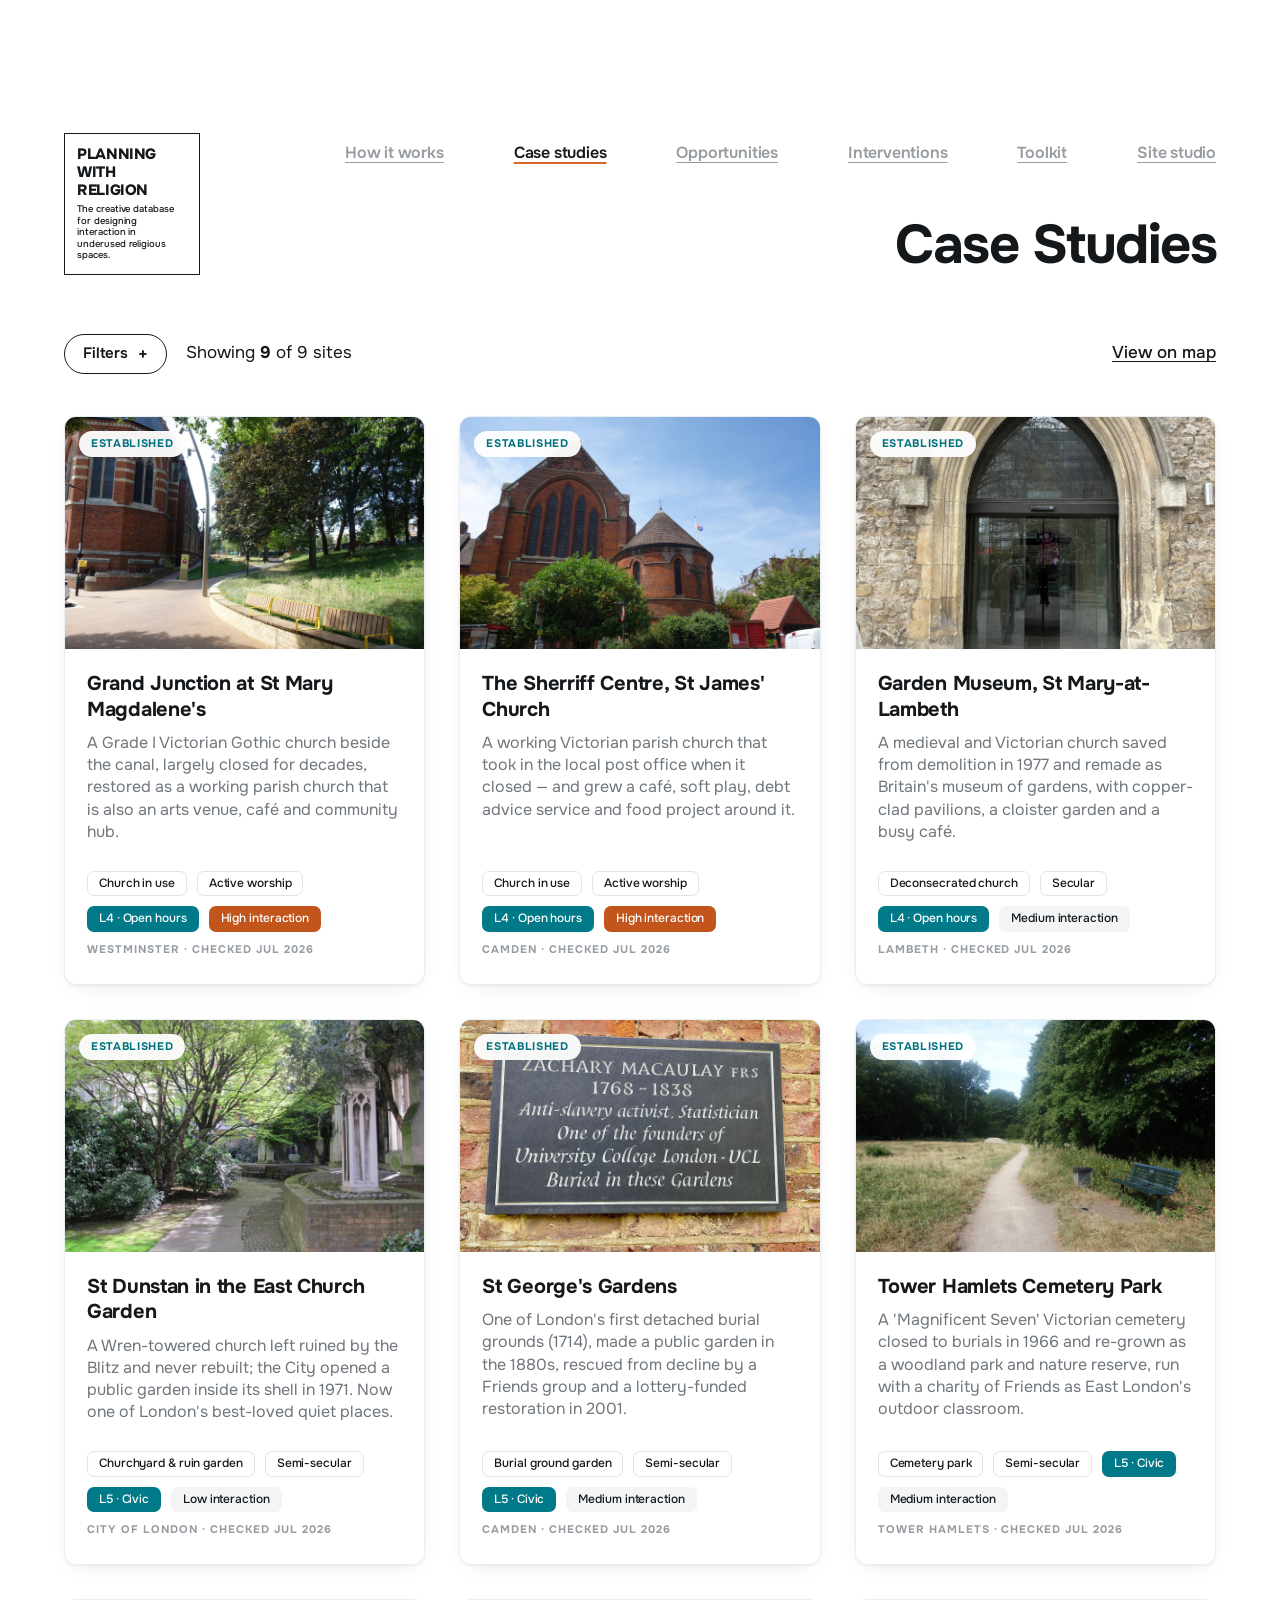
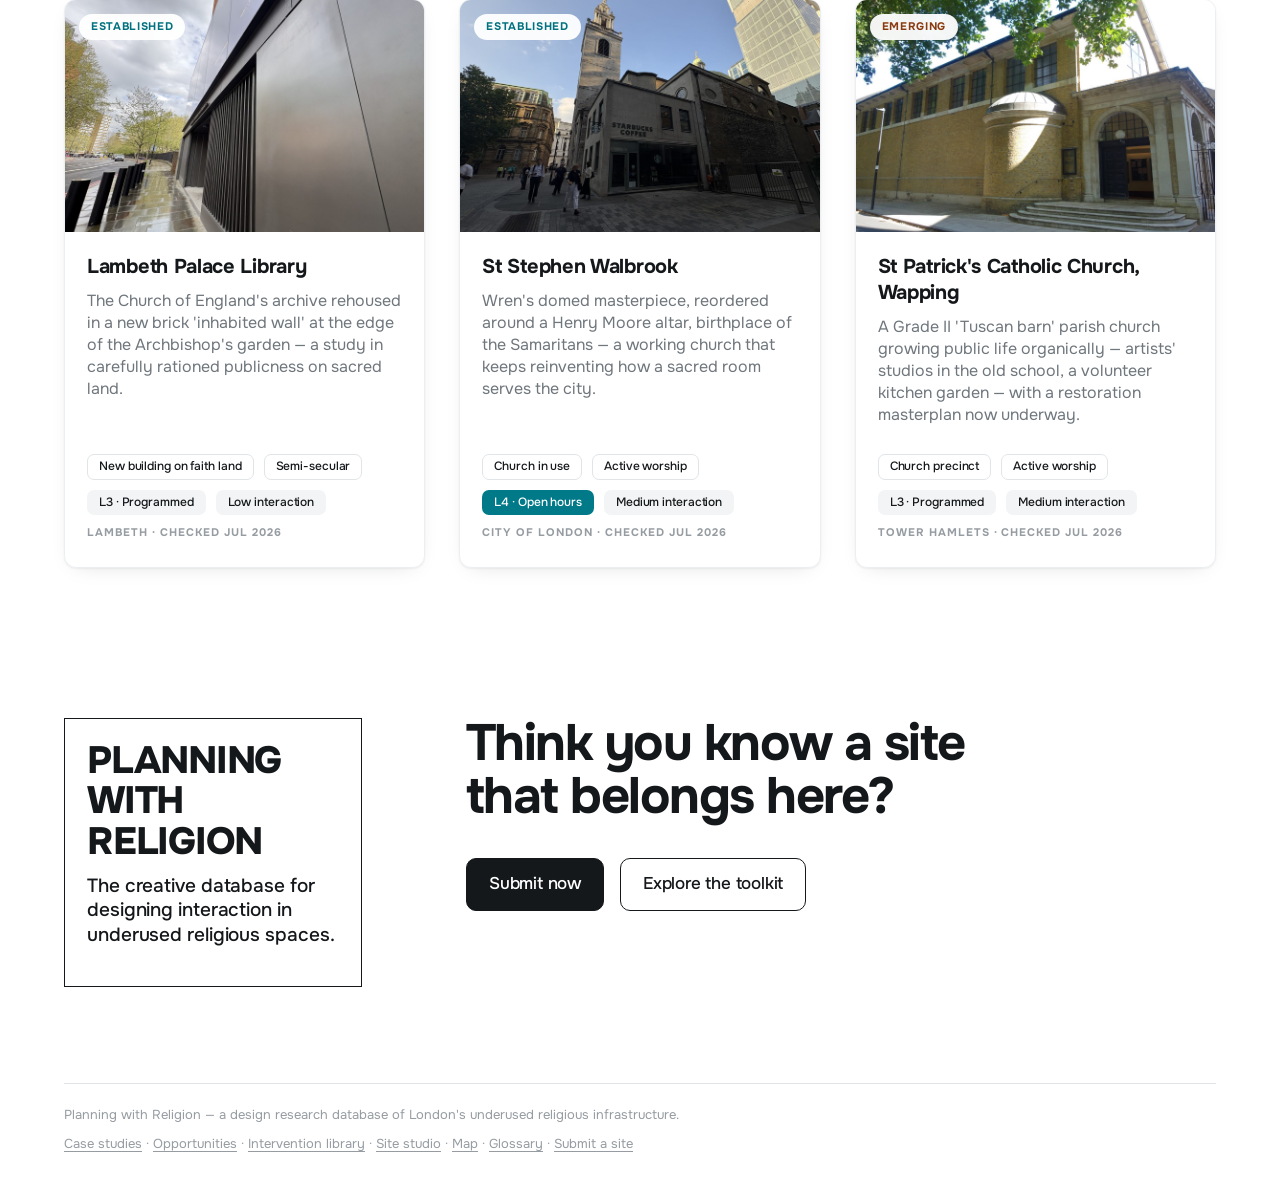
==== case-studies.html @ b3afa791 "Upload website" ====
<!DOCTYPE html>
<html lang="en">
<head>
<meta charset="UTF-8">
<meta name="viewport" content="width=device-width, initial-scale=1">
<title>Case studies — Planning with Religion</title>
<meta name="description" content="London sites where underused religious infrastructure has already become a place of interaction — filterable by borough, governance, publicness, scale and use.">
<link rel="preconnect" href="https://fonts.googleapis.com">
<link rel="preconnect" href="https://fonts.gstatic.com" crossorigin>
<link href="https://fonts.googleapis.com/css2?family=Onest:wght@300;400;500;600;700;800&family=Inter:wght@400;500;600;700&display=swap" rel="stylesheet">
<link rel="stylesheet" href="css/style.css?v=12">
</head>
<body data-page="case-studies.html">

<main class="page" id="browse">
  <section class="page-head">
    <div class="wrap">
      <h1 class="h-page">Case Studies</h1>
      <div class="utility-row">
        <span class="note">
          <button class="filter-btn" data-rail-toggle type="button" aria-expanded="false" aria-controls="filters">Filters</button>
          <span data-count style="margin-left:14px"></span>
        </span>
        <a class="rule-link" href="map.html?set=case">View on map</a>
      </div>
    </div>
  </section>

  <div class="wrap browse-layout">
    <div class="filter-rail" id="filters" aria-label="Filters">
      <div class="filter-rail-inner"><!-- built by filters.js --></div>
    </div>
    <div class="active-chips" data-chips aria-live="polite"></div>
    <div class="card-grid" data-results style="margin-top:0"></div>
  </div>
</main>

<script src="js/data.js?v=12"></script>
<script src="js/detail-data.js?v=12"></script>
<script src="js/photos.js?v=12"></script>
<script src="js/ui.js?v=12"></script>
<script src="js/filters.js?v=12"></script>
<script>
document.addEventListener("DOMContentLoaded", () => {
  createBrowse({
    mount: document.getElementById("browse"),
    data: SITES.filter(s => s.isCaseStudy),
    renderCard: caseCard,
    emptyHint: "Try removing a filter or two — rare combinations are exactly the gaps this database wants to fill.",
    groups: [
      {
        title: "Where",
        subs: [
          { key: "borough", label: "London borough", type: "multi", options: TAXONOMY.boroughs, get: s => s.borough }
        ]
      },
      {
        title: "Who runs it",
        hint: "Stewardship decides who can say yes.",
        subs: [
          { key: "governance", label: "Governance", type: "multi", options: TAXONOMY.governance, get: s => s.governance },
          { key: "faith", label: "Faith tradition", type: "multi", options: TAXONOMY.faith, get: s => s.faith }
        ]
      },
      {
        title: "How open",
        hint: "Measured in practice, not policy.",
        subs: [
          { key: "publicness", label: "Publicness — minimum level", type: "range", get: s => s.publicness },
          { key: "sacredness", label: "Sacredness", type: "single", options: TAXONOMY.sacredness, get: s => s.sacredness },
          { key: "interaction", label: "Levels of interaction", type: "multi", options: ["Low", "Medium", "High"], get: s => s.interaction }
        ]
      },
      {
        title: "How it happened",
        hint: "The practical record: scale, money, time.",
        subs: [
          { key: "typology", label: "Spatial typology", type: "multi", options: [...new Set(SITES.map(s => s.typology))], get: s => s.typology },
          { key: "scale", label: "Intervention scale", type: "single", options: TAXONOMY.scale, get: s => s.scale },
          { key: "permanence", label: "Permanence", type: "multi", options: TAXONOMY.permanence, get: s => s.permanence },
          { key: "funding", label: "Funding route", type: "multi", options: TAXONOMY.funding, get: s => s.funding },
          { key: "cost", label: "Cost band", type: "single", options: TAXONOMY.cost, get: s => s.cost },
          { key: "timescale", label: "Timescale", type: "single", options: TAXONOMY.timescale, get: s => s.timescale }
        ]
      },
      {
        title: "What happens there",
        subs: [
          { key: "uses", label: "Uses", type: "multi", options: TAXONOMY.uses, get: s => s.uses }
        ]
      }
    ]
  });
});
</script>
</body>
</html>
---- css/style.css ----
/* ==========================================================================
   PLANNING WITH RELIGION
   Design system — built to the Figma frames (1408px artboard).

   Layout, spacing and type sizes are transcribed from the Figma.
   Colour is the one place the system takes its own line, using:
     White                     the ground
     English Red     #D96629   interaction · opportunity · emphasis
     Apricot         #F7C6A8   English Red lightened — uses · highlight
     Cerulean Blue   #0093A5   publicness · openness
     Ink                       temporality · sacredness · structure
   ========================================================================== */

/* --------------------------------------------------- 1. tokens */
:root {
  /* neutrals — a white ground, and greys cooled a touch to sit with the cerulean */
  --paper:      #FFFFFF;
  --paper-pure: #FFFFFF;
  --ink:        #15181B;
  --ink-soft:   #2C3136;
  --muted:      #6F767C;
  --muted-2:    #969CA1;
  --hair:       #E1E5E8;
  --hair-soft:  #ECEFF1;

  /* brand */
  --english-red: #D96629;
  --cerulean:    #0093A5;

  /* Roles. The role names predate this palette and are kept so that no class
     name or script has to change: "red" is the interaction / opportunity tone,
     "green" the publicness tone, "buff" the warm highlight used for uses. */
  --red:   var(--english-red);
  --green: var(--cerulean);
  --buff:  #F7C6A8;

  /* deeper steps of each hue, for white text on colour. The brand values give
     only ~3.6:1 against white; these pass AA at small sizes. */
  --red-strong:   #C2551B;
  --green-strong: #007A89;
  --red-deep:     #86380C;
  --green-deep:   #005A66;

  /* readable ink versions of the brand colours (for small text) */
  --red-ink:   #B34E16;
  --buff-ink:  #8A3A10;
  --green-ink: #00717E;
  --buff-text: #5A2A0E;           /* text sitting on apricot */

  /* washes */
  --red-wash:   #FCE9DE;
  --buff-wash:  #FFF6F0;
  --green-wash: #E3F3F5;
  --ink-wash:   #F2F4F5;

  /* layout */
  --wrap: 1152px;
  --head-top: 133px;
  --radius: 12px;
  --radius-lg: 16px;
  --shadow: 0 1px 2px rgba(21,24,27,.05), 0 6px 22px -12px rgba(21,24,27,.18);
  --shadow-lift: 0 2px 4px rgba(21,24,27,.06), 0 22px 48px -20px rgba(21,24,27,.28);

  --ease: cubic-bezier(.22,.61,.36,1);
}

/* --------------------------------------------------- 2. reset */
*, *::before, *::after { box-sizing: border-box; }
html { -webkit-text-size-adjust: 100%; scroll-behavior: smooth; }
body {
  margin: 0;
  background: var(--paper);
  color: var(--ink);
  font-family: "Onest", "Inter", -apple-system, BlinkMacSystemFont, "Helvetica Neue", Arial, sans-serif;
  font-size: 17px;
  line-height: 1.45;
  font-feature-settings: "kern" 1, "liga" 1;
  -webkit-font-smoothing: antialiased;
  -moz-osx-font-smoothing: grayscale;
}
img { max-width: 100%; display: block; }
a { color: inherit; }
button, input, select, textarea { font: inherit; color: inherit; }
h1, h2, h3, h4, p, ul, ol, figure { margin: 0; }
ul { padding: 0; list-style: none; }
:focus-visible { outline: 2px solid var(--red); outline-offset: 3px; border-radius: 3px; }

/* --------------------------------------------------- 3. layout */
.wrap { width: min(var(--wrap), 100% - 96px); margin-inline: auto; }
@media (max-width: 760px) { .wrap { width: min(var(--wrap), 100% - 40px); } }

.page { padding-bottom: 20px; }

/* --------------------------------------------------- 4. type */
.h-page {                                   /* 60px right-aligned page title */
  font-size: clamp(2.375rem, 4.26vw, 3.75rem);
  font-weight: 700;
  line-height: .98;
  letter-spacing: -.028em;
  text-align: right;
}
.h-page-sub {
  font-size: clamp(1.125rem, 1.99vw, 1.75rem);
  font-weight: 400;
  line-height: 1.15;
  letter-spacing: -.015em;
  text-align: right;
  margin-top: 4px;
  color: var(--ink-soft);
}
.h-display {                                /* 56px call-to-action headline */
  font-size: clamp(2rem, 3.98vw, 3.5rem);
  font-weight: 700;
  line-height: 1.04;
  letter-spacing: -.03em;
}
.h-section { font-size: clamp(1.5rem, 2.42vw, 2.125rem); font-weight: 700; letter-spacing: -.022em; line-height: 1.1; }
.h-block   { font-size: 1.5rem; font-weight: 700; letter-spacing: -.02em; line-height: 1.15; }
.h-card    { font-size: 1.25rem; font-weight: 700; letter-spacing: -.015em; line-height: 1.28; }
.h-small   { font-size: 1.0625rem; font-weight: 700; letter-spacing: -.01em; }

.body-lg { font-size: 1.0625rem; line-height: 1.5; color: var(--muted); }
.body    { font-size: 1rem; line-height: 1.45; color: var(--muted); }
.body-sm { font-size: .875rem; line-height: 1.42; color: var(--muted); }
.ink { color: var(--ink); }
.tiny { font-size: .8125rem; line-height: 1.35; }
.stack > * + * { margin-top: 14px; }

.rule-link {
  text-decoration: underline;
  text-underline-offset: 3px;
  text-decoration-thickness: 1px;
  font-weight: 500;
  transition: color .18s var(--ease);
}
.rule-link:hover { color: var(--red); text-decoration-color: var(--red); }

/* --------------------------------------------------- 5. the mark (boxed wordmark) */
.mark {
  display: block;
  width: 136px;
  min-height: 128px;
  padding: 11px 12px 12px;
  border: 1px solid currentColor;
  color: var(--ink);
  text-decoration: none;
  flex: none;
  position: relative;
  overflow: hidden;
  isolation: isolate;
  transition: color .3s var(--ease);
}
.mark b {
  display: block;
  font-size: 15px;
  font-weight: 800;
  line-height: 1.2;
  letter-spacing: -.025em;
  text-transform: uppercase;
}
.mark span {
  display: block;
  margin-top: 5px;
  font-size: 9.5px;
  font-weight: 500;
  line-height: 1.22;
  letter-spacing: -.005em;
}
.mark::after {                              /* colour wash on hover */
  content: "";
  position: absolute; inset: 0;
  background: var(--cerulean);
  transform: scaleY(0);
  transform-origin: bottom;
  transition: transform .38s var(--ease);
  z-index: -1;
}
a.mark:hover::after, a.mark:active::after, a.mark:focus-visible::after { transform: scaleY(1); }
a.mark:hover, a.mark:active, a.mark:focus-visible { color: var(--ink); }

.mark--lg { width: 298px; min-height: 269px; padding: 22px 22px 24px; }
.mark--lg b { font-size: 38px; line-height: 1.06; letter-spacing: -.032em; }
.mark--lg span { margin-top: 12px; font-size: 19px; line-height: 1.28; }

.mark--inverse { color: #fff; }
.mark--inverse::after { background: var(--cerulean); }
a.mark.mark--inverse:hover,
a.mark.mark--inverse:active,
a.mark.mark--inverse:focus-visible { color: #fff; }   /* stays white over the photo */

@media (max-width: 640px) {
  .mark--lg { width: 232px; min-height: 212px; padding: 16px; }
  .mark--lg b { font-size: 29px; }
  .mark--lg span { font-size: 15px; }
}

/* --------------------------------------------------- 6. header */
.site-header { position: relative; z-index: 40; }
.head-row {
  display: flex;
  align-items: flex-start;
  gap: 40px;
  padding-top: var(--head-top);
}
.site-nav {
  display: flex;
  flex: 1;
  justify-content: flex-end;
  gap: 70px;
  padding-top: 8px;
}
.site-nav a {
  font-size: 1rem;
  font-weight: 600;
  letter-spacing: -.012em;
  color: var(--muted-2);
  text-decoration: underline;
  text-decoration-color: currentColor;
  text-underline-offset: 4px;
  text-decoration-thickness: 1px;
  white-space: nowrap;
  transition: color .18s var(--ease), text-decoration-color .18s var(--ease);
}
.site-nav a:hover { color: var(--red); text-decoration-color: var(--red); }
.site-nav a.active { color: var(--ink); text-decoration-color: var(--red); text-decoration-thickness: 2px; }

.nav-toggle {
  display: none;
  margin-left: auto;
  background: none;
  border: 1px solid currentColor;
  border-radius: 999px;
  padding: 7px 16px;
  font-size: .9375rem;
  font-weight: 600;
  cursor: pointer;
}

/* inverse header, used over the detail-page hero */
.head-row--inverse .site-nav a { color: rgba(255,255,255,.72); }
.head-row--inverse .site-nav a.active { color: #fff; text-decoration-color: var(--buff); }
.head-row--inverse .site-nav a:hover { color: var(--buff); text-decoration-color: var(--buff); }
.head-row--inverse .nav-toggle { color: #fff; }

@media (max-width: 1080px) { .site-nav { gap: 34px; } }
@media (max-width: 900px) {
  :root { --head-top: 52px; }
  .site-nav {
    position: absolute; top: 100%; right: 0;
    flex-direction: column; gap: 14px;
    background: var(--paper-pure);
    border: 1px solid var(--hair);
    border-radius: var(--radius);
    padding: 20px 26px;
    box-shadow: var(--shadow);
    display: none;
    text-align: right;
    flex: none;
  }
  .site-nav.open { display: flex; }
  .head-row--inverse .site-nav { background: var(--ink); border-color: rgba(255,255,255,.22); }
  .nav-toggle { display: block; }
}

/* --------------------------------------------------- 7. page head block */
/* On the Figma the page title sits in the same horizontal band as the
   wordmark box, its baseline level with the bottom of the box. */
.page-head { position: relative; }
.page-head .h-page { margin-top: 40px; }
@media (min-width: 901px) {
  .page-head .h-page { margin-top: -56px; }
}

.utility-row {
  display: flex;
  align-items: baseline;
  justify-content: space-between;
  gap: 24px;
  margin-top: 62px;
  font-size: 1.0625rem;
}
.utility-row .note { color: var(--ink); }
@media (max-width: 640px) { .utility-row { flex-direction: column; gap: 12px; align-items: flex-start; } }

/* --------------------------------------------------- 8. buttons */
.btn {
  display: inline-flex;
  align-items: center;
  gap: 10px;
  padding: 13px 22px;
  border-radius: 10px;
  background: var(--ink);
  color: #fff;
  font-size: 1.0625rem;
  font-weight: 500;
  letter-spacing: -.012em;
  text-decoration: none;
  border: 1px solid var(--ink);
  cursor: pointer;
  transition: background .2s var(--ease), border-color .2s var(--ease), transform .2s var(--ease), color .2s var(--ease);
}
.btn:hover { background: var(--red-strong); border-color: var(--red-strong); color: #fff; transform: translateY(-1px); }
.btn--ghost { background: transparent; color: var(--ink); border-color: var(--ink); }
.btn--ghost:hover { background: var(--buff); border-color: var(--buff); color: var(--ink); }
.btn--sm { padding: 9px 16px; font-size: .9375rem; border-radius: 8px; }
.btn-row { display: flex; flex-wrap: wrap; gap: 16px; }

/* --------------------------------------------------- 9. pills & tags */
.pill {
  display: inline-flex;
  align-items: center;
  padding: 6px 15px;
  border-radius: 8px;
  font-size: .875rem;
  font-weight: 500;
  line-height: 1.3;
  letter-spacing: -.008em;
  background: var(--ink-wash);
  color: var(--ink);
  border: 1px solid transparent;
  white-space: nowrap;
}
.pill--solid  { background: var(--ink-soft); color: #fff; }
.pill--green  { background: var(--green-strong); color: #fff; }
.pill--red    { background: var(--red-strong); color: #fff; }
.pill--buff   { background: var(--buff); color: var(--buff-text); }
.pill--ghost  { background: transparent; border-color: var(--hair); color: var(--ink); }
.pill--sm     { padding: 4px 11px; font-size: .75rem; border-radius: 7px; }
.pill--light  { background: rgba(255,255,255,.88); color: var(--ink); }

/* dashed dimension pills (opportunity axes) */
.dim {
  display: inline-flex;
  align-items: center;
  padding: 6px 14px;
  border-radius: 8px;
  font-size: .875rem;
  font-weight: 500;
  border: 1px dashed currentColor;
  background: transparent;
  white-space: nowrap;
  transition: background .2s var(--ease);
}
.dim--use, .dim--uses   { color: var(--buff-ink); }
.dim--publicness  { color: var(--green-ink); }
.dim--interaction { color: var(--red-ink); }
.dim--temporality, .dim--temporal { color: var(--ink-soft); }
.dim--use:hover, .dim--uses:hover { background: var(--buff-wash); }
.dim--publicness:hover  { background: var(--green-wash); }
.dim--interaction:hover { background: var(--red-wash); }
.dim--temporality:hover, .dim--temporal:hover { background: var(--ink-wash); }

.pill-row { display: flex; flex-wrap: wrap; gap: 10px; }

/* rating pills used in the analysis tables */
.rate {
  display: inline-flex; align-items: center; justify-content: center;
  min-width: 74px; padding: 5px 13px;
  border-radius: 999px;
  font-size: .8125rem; font-weight: 500; letter-spacing: -.005em;
  color: #fff;
}
/* the rating ramp: the lower three steps are pale tints with deep text, the
   top two the strong and deep tones with white text — every label passes AA
   contrast, and "High" reads as the heaviest */
.rate { --tone: var(--ink-soft); --tone-deep: var(--ink); background: var(--tone); }
.rate--green { --tone: var(--green-strong); --tone-deep: var(--green-deep); }
.rate--red   { --tone: var(--red-strong);   --tone-deep: var(--red-deep); }
.rate--ink   { --tone: var(--ink-soft);     --tone-deep: var(--ink); }
.rate--buff  { --tone: var(--buff-ink);     --tone-deep: var(--buff-text); }
.rate[data-scale="5"] { background: var(--tone-deep); }
@supports (background: color-mix(in srgb, red 50%, white)) {
  .rate[data-scale="1"] { background: #fff; color: var(--tone-deep); }
  .rate[data-scale="2"] { background: color-mix(in srgb, var(--tone) 22%, #fff); color: var(--tone-deep); }
  .rate[data-scale="3"] { background: color-mix(in srgb, var(--tone) 36%, #fff); color: var(--tone-deep); }
  /* a hairline in the pill's own hue keeps the pale steps visible on the
     tinted analysis panels (inset, so it takes no space) */
  .rate[data-scale="1"], .rate[data-scale="2"], .rate[data-scale="3"] {
    box-shadow: inset 0 0 0 1px color-mix(in srgb, var(--tone) 34%, #fff);
  }
}

/* --------------------------------------------------- 10. cards (browse grids) */
.card-grid {
  display: grid;
  grid-template-columns: repeat(3, 1fr);
  gap: 34px;
  margin-top: 50px;
}
@media (max-width: 1000px) { .card-grid { grid-template-columns: repeat(2, 1fr); gap: 26px; } }
@media (max-width: 660px)  { .card-grid { grid-template-columns: 1fr; } }

.card {
  display: flex;
  flex-direction: column;
  background: var(--paper-pure);
  border: 1px solid var(--hair-soft);
  border-radius: var(--radius);
  box-shadow: var(--shadow);
  overflow: hidden;
  text-decoration: none;
  color: inherit;
  min-height: 504px;
  transition: transform .3s var(--ease), box-shadow .3s var(--ease), border-color .3s var(--ease);
}
.card:hover { transform: translateY(-4px); box-shadow: var(--shadow-lift); border-color: var(--hair); }
.card-figure { position: relative; height: 232px; overflow: hidden; background: var(--ink-wash); flex: none; }
.card-figure img { width: 100%; height: 100%; object-fit: cover; transition: transform .6s var(--ease); }
.card:hover .card-figure img { transform: scale(1.045); }
.card-figure .status {
  position: absolute; left: 14px; top: 14px;
  padding: 5px 12px; border-radius: 999px;
  font-size: .6875rem; font-weight: 700; letter-spacing: .06em; text-transform: uppercase;
  background: rgba(255,255,255,.94);
  -webkit-backdrop-filter: blur(6px);
  backdrop-filter: blur(6px);
}
.status--established { color: var(--green-ink); }
.status--emerging    { color: var(--buff-ink); }
.status--opportunity { color: var(--red-ink); }

.card-body { padding: 22px 22px 26px; display: flex; flex-direction: column; gap: 10px; flex: 1; }
.card-body .summary { font-size: 1rem; color: var(--muted); line-height: 1.38; }
.card-foot { margin-top: auto; padding-top: 18px; display: flex; flex-direction: column; gap: 10px; align-items: flex-start; }
.card-borough {
  font-size: .6875rem; font-weight: 700; letter-spacing: .09em; text-transform: uppercase;
  color: var(--muted-2);
}

/* --------------------------------------------------- 11. filter rail */
/* The Figma keeps the card grid full width and treats the filter system as a
   control rather than a permanent rail, so the filters open as a panel. */
.browse-layout { margin-top: 42px; }

.filter-btn {
  display: inline-flex; align-items: center; gap: 10px;
  padding: 8px 18px; border-radius: 999px;
  border: 1px solid var(--ink); background: transparent;
  font-size: .9375rem; font-weight: 600; letter-spacing: -.01em;
  cursor: pointer;
  transition: background .2s var(--ease), color .2s var(--ease);
}
.filter-btn::after { content: "+"; font-size: 1.0625rem; line-height: 1; transition: transform .25s var(--ease); }
.filter-btn[aria-expanded="true"] { background: var(--ink); color: #fff; }
.filter-btn[aria-expanded="true"]::after { transform: rotate(45deg); }
.filter-btn:hover { background: var(--ink); color: #fff; }
.filter-btn .n { font-variant-numeric: tabular-nums; opacity: .6; }

.filter-rail { display: none; margin-bottom: 34px; }
.filter-rail.open { display: block; }
.filter-rail-inner {
  border-top: 1px solid var(--ink);
  padding-top: 20px;
  display: grid;
  grid-template-columns: repeat(auto-fit, minmax(212px, 1fr));
  gap: 28px 34px;
  align-items: start;
}
.filter-head {
  grid-column: 1 / -1;
  display: flex; align-items: baseline; justify-content: space-between;
  margin-bottom: -6px;
}
.filter-head .lbl { font-size: .75rem; font-weight: 700; letter-spacing: .12em; text-transform: uppercase; }
.clear-filters {
  background: none; border: 0; padding: 0; cursor: pointer;
  font-size: .8125rem; color: var(--muted);
  text-decoration: underline; text-underline-offset: 3px;
}
.clear-filters:hover { color: var(--red); }

.filter-group { padding: 0; }
.filter-group > h3 { font-size: 1.0625rem; font-weight: 700; letter-spacing: -.015em; }
.filter-group .hint { font-size: .8125rem; color: var(--muted-2); margin-top: 3px; line-height: 1.35; }
.filter-sub { margin-top: 14px; }
.filter-sub h4 { font-size: .6875rem; font-weight: 700; letter-spacing: .1em; text-transform: uppercase; color: var(--muted); margin-bottom: 8px; }
.filter-sub .kind { float: right; font-weight: 500; letter-spacing: .04em; color: var(--muted-2); text-transform: none; }

.checks { display: flex; flex-direction: column; gap: 7px; }
.checks label {
  display: flex; align-items: center; gap: 9px;
  font-size: .9375rem; line-height: 1.3; cursor: pointer;
  color: var(--ink-soft);
  transition: color .15s var(--ease);
}
.checks label:hover { color: var(--red); }
.checks input {
  appearance: none; -webkit-appearance: none;
  width: 15px; height: 15px; flex: none; margin: 0;
  border: 1px solid var(--muted-2); border-radius: 4px; cursor: pointer; position: relative;
  transition: background .15s, border-color .15s;
}
.checks input:checked { background: var(--ink); border-color: var(--ink); }
.checks input:checked::after { content: ""; position: absolute; left: 4px; top: 1px; width: 4px; height: 8px; border: solid #fff; border-width: 0 1.6px 1.6px 0; transform: rotate(42deg); }
.checks .count { margin-left: auto; font-size: .75rem; color: var(--muted-2); font-variant-numeric: tabular-nums; }
.checks.single input { border-radius: 999px; }
.checks.single input:checked::after { left: 3px; top: 3px; width: 7px; height: 7px; border: 0; border-radius: 999px; background: #fff; transform: none; }

.range-wrap { padding-top: 2px; }
.range-wrap input[type=range] {
  appearance: none; -webkit-appearance: none; width: 100%; height: 3px; border-radius: 3px; margin: 8px 0 0;
  background: linear-gradient(to right, var(--green) var(--fill,0%), var(--hair) var(--fill,0%));
  cursor: pointer;
}
.range-wrap input[type=range]::-webkit-slider-thumb {
  -webkit-appearance: none; width: 17px; height: 17px; border-radius: 999px;
  background: var(--ink); border: 3px solid var(--paper); box-shadow: 0 0 0 1px var(--ink);
  cursor: grab;
}
.range-wrap input[type=range]::-moz-range-thumb {
  width: 13px; height: 13px; border-radius: 999px;
  background: var(--ink); border: 3px solid var(--paper); box-shadow: 0 0 0 1px var(--ink);
}
.range-labels { display: flex; justify-content: space-between; margin-top: 6px; font-size: .6875rem; color: var(--muted-2); }
.range-value { margin-top: 6px; font-size: .8125rem; color: var(--ink-soft); }

.active-chips { display: flex; flex-wrap: wrap; gap: 8px; }
.active-chips:not(:empty) { margin-bottom: 10px; }
.chip {
  display: inline-flex; align-items: center; gap: 8px;
  padding: 5px 12px; border-radius: 999px;
  border: 1px solid var(--ink); background: transparent;
  font-size: .8125rem; cursor: pointer;
  transition: background .18s var(--ease), color .18s var(--ease), border-color .18s var(--ease);
}
.chip::after { content: "×"; font-size: 1rem; line-height: 1; opacity: .6; }
.chip:hover { background: var(--red-strong); border-color: var(--red-strong); color: #fff; }

.empty-state {
  border: 1px dashed var(--hair);
  border-radius: var(--radius);
  padding: 44px 36px;
  text-align: center;
  background: var(--paper-pure);
}
.empty-state h3 { font-size: 1.25rem; font-weight: 700; letter-spacing: -.015em; }
.empty-state p { margin-top: 10px; color: var(--muted); }
.result-count b { font-variant-numeric: tabular-nums; }

/* --------------------------------------------------- 12. how it works */
.split {
  display: grid;
  grid-template-columns: 1fr 1fr;
  gap: 82px;
  align-items: center;
  margin-top: 96px;
}
.split-copy { max-width: 500px; }
.split--flip .split-copy { order: 2; margin-left: auto; }
.split-copy .body-lg { margin-top: 20px; }
.split-copy .btn { margin-top: 34px; }
.split-figure { border-radius: var(--radius); overflow: hidden; aspect-ratio: 573 / 430; background: var(--ink-wash); }
.split-figure img { width: 100%; height: 100%; object-fit: cover; transition: transform .8s var(--ease); }
.split-figure:hover img { transform: scale(1.04); }
@media (max-width: 900px) {
  .split { grid-template-columns: 1fr; gap: 30px; margin-top: 60px; }
  .split--flip .split-copy { order: 0; margin-left: 0; }
}

.trio { display: grid; grid-template-columns: repeat(3, 1fr); gap: 44px; margin-top: 110px; }
.trio > div { border-top: 1px solid var(--muted-2); padding-top: 20px; }
.trio h3 { font-size: 1.375rem; font-weight: 700; letter-spacing: -.02em; }
.trio p { margin-top: 14px; font-size: 1rem; line-height: 1.48; color: var(--muted); }
@media (max-width: 860px) { .trio { grid-template-columns: 1fr; gap: 28px; margin-top: 60px; } }

/* --------------------------------------------------- 13. footer */
.site-footer { margin-top: 130px; }
.footer-cta {
  display: grid;
  grid-template-columns: 298px 1fr;
  gap: 104px;
  align-items: start;
}
.footer-cta .btn-row { margin-top: 34px; }
@media (max-width: 860px) { .footer-cta { grid-template-columns: 1fr; gap: 32px; } }

.colophon {
  margin-top: 96px;
  padding: 22px 0 40px;
  border-top: 1px solid var(--hair);
  display: flex; flex-wrap: wrap; gap: 10px 32px;
  justify-content: space-between;
  font-size: .8125rem; color: var(--muted-2);
}
.colophon a { text-decoration: underline; text-underline-offset: 3px; }
.colophon a:hover { color: var(--red); }

/* --------------------------------------------------- 14. landing splash */
.splash {
  min-height: 100svh;
  display: grid;
  place-items: center;
  position: relative;
}
.splash .mark--lg { width: 285px; min-height: 271px; }
.splash .mark--lg::after { transform: scaleY(1); background: var(--paper); }
.scroll-cue {
  position: absolute; left: 50%; bottom: 46px; transform: translateX(-50%);
  display: flex; flex-direction: column; align-items: center; gap: 10px;
  font-size: .6875rem; letter-spacing: .18em; text-transform: uppercase; color: var(--muted-2);
  text-decoration: none;
}
.scroll-cue:hover { color: var(--red); }
.scroll-cue i { display: block; width: 1px; height: 34px; background: currentColor; animation: cue 2.4s var(--ease) infinite; transform-origin: top; }
@keyframes cue { 0%,100% { transform: scaleY(.3); opacity: .35; } 50% { transform: scaleY(1); opacity: 1; } }

/* --------------------------------------------------- 15. narrative page */
.narrative { padding-top: 40px; }
.statement {
  font-size: clamp(1.25rem, 2.13vw, 1.875rem);
  font-weight: 400;
  line-height: 1.28;
  letter-spacing: -.022em;
  max-width: 22ch;
}
.statement--wide { max-width: 34ch; }
.statement--right { margin-left: auto; text-align: right; }
.statement--red   { color: var(--red); }
.statement--green { color: var(--green-ink); }
.statement--buff  { color: var(--buff-ink); }
/* the hand-drawn skyline is part of the masthead: it rises beside the wordmark
   box, its ground line level with the box's bottom edge, with the "London"
   title standing in the sky on the right.
   image ratio 2373 x 525 → height = width x .2212; the negative margin lifts
   the drawing so its baseline meets the box bottom (header 133px top + 271px
   box, minus the narrative's 40px padding). */
.skyline-band {
  position: relative;
  padding-left: 336px;                      /* clears the 298px box + gap */
  margin-top: calc(-40px - (min(var(--wrap), 100vw - 96px) - 336px) * .2212);
  pointer-events: none;
}
.skyline-band img {
  width: 100%;
  height: auto;
  mix-blend-mode: multiply;
}
.skyline-cap { position: absolute; right: 0; top: 0; text-align: right; }
.skyline-cap b {
  display: block;
  font-size: clamp(2.375rem, 4.26vw, 3.75rem);
  font-weight: 700;
  line-height: .98;
  letter-spacing: -.028em;
}
.skyline-cap span {
  display: block;
  margin-top: 6px;
  font-size: clamp(1.125rem, 1.99vw, 1.75rem);
  letter-spacing: -.015em;
  color: var(--ink-soft);
}
@media (max-width: 900px) {
  .skyline-band { margin-top: 48px; padding-left: 0; }
  .skyline-cap { position: static; margin-bottom: 20px; }
}

.narrative-row { margin-top: clamp(80px, 14vw, 200px); }
.narrative-row:first-child { margin-top: clamp(110px, 25vw, 360px); }

.q-head {
  font-size: clamp(1.375rem, 2.13vw, 1.875rem);
  font-weight: 500;
  letter-spacing: -.024em;
  line-height: 1.2;
}
.q-body { margin-top: 18px; font-size: clamp(1rem, 1.35vw, 1.1875rem); line-height: 1.52; color: var(--ink-soft); max-width: 48ch; }
.q-body li { position: relative; padding-left: 20px; margin-top: 9px; }
.q-body li::before { content: ""; position: absolute; left: 2px; top: .66em; width: 5px; height: 5px; border-radius: 999px; background: currentColor; opacity: .5; }
.q-right { margin-left: auto; text-align: right; max-width: 48ch; }
.q-right .q-body { margin-left: auto; }
.q-right .q-body li { padding-left: 0; padding-right: 20px; }
.q-right .q-body li::before { left: auto; right: 2px; }

/* --------------------------------------------------- 16. detail page */
/* Laid out to the Figma frame (newPWR.pdf, frame 10) at its 1408px artboard:
   the hero is inset 64px; the page body runs 112px–1296px, a 1184px column. */
.d-wrap { width: min(1184px, 100% - 64px); margin-inline: auto; }

.detail-hero {
  position: relative;
  margin: 100px 64px 0;
  min-height: 852px;
  overflow: hidden;
  display: flex;
  flex-direction: column;
  color: #fff;
  isolation: isolate;
}
.detail-hero img.hero-bg { position: absolute; inset: 0; width: 100%; height: 100%; object-fit: cover; z-index: -2; }
.detail-hero::after { content: ""; position: absolute; inset: 0; z-index: -1; background: rgba(8,14,18,.4); }
.detail-hero [data-header-slot] { position: relative; z-index: 3; }
.detail-hero .head-row { padding-top: 33px; }
.detail-hero .wrap { width: min(var(--wrap), 100% - 68px); }
.detail-hero .d-wrap { width: min(1184px, 100% - 48px); }
.hero-title { margin-top: 44px; position: relative; z-index: 2; }
@media (min-width: 901px) { .hero-title { margin-top: -36px; } }
.hero-title h1 { font-size: 2rem; font-weight: 700; letter-spacing: -.025em; line-height: 1.1; text-align: right; }
.hero-title .addr { margin-top: 3px; font-size: 1.25rem; line-height: 1.2; text-align: right; color: rgba(255,255,255,.95); }

/* the annotated boxes, placed as % of the hero exactly as drawn */
.hero-annos { position: absolute; inset: 0; z-index: 1; pointer-events: none; }
.anno {
  position: absolute; pointer-events: auto;
  border: 1px solid rgba(255,255,255,.92);
  display: grid; place-items: center;
  font-size: .8125rem; font-weight: 500; letter-spacing: -.005em; line-height: 1.1;
  color: #fff; text-align: center; padding: 2px 6px;
  transition: background .3s var(--ease), border-color .3s var(--ease);
}
.anno:hover { background: rgba(255,255,255,.16); border-color: #fff; }
.anno[data-kind="green"]:hover { background: rgba(0,147,165,.55); }
.anno[data-kind="buff"]:hover  { background: rgba(247,198,168,.55); color: var(--buff-text); }
.anno[data-kind="red"]:hover   { background: rgba(217,102,41,.5); }

.hero-tags { margin-top: auto; padding: 40px 0 47px; position: relative; z-index: 2; }
.hero-tags h2 { font-size: 1.875rem; font-weight: 700; letter-spacing: -.025em; line-height: 1; margin-bottom: 21px; }
.tag-groups { display: grid; grid-template-columns: 378px 540px; column-gap: 16px; }
.tag-groups h3 { font-size: 1rem; font-weight: 400; line-height: 1.2; color: rgba(255,255,255,.9); margin-bottom: 10px; }
.htag-row { display: flex; flex-wrap: wrap; gap: 20px 16px; }
.tag-pill {
  display: inline-flex; align-items: center; justify-content: center;
  min-width: 101px; height: 30px; padding: 0 11px; border-radius: 8px;
  background: rgba(240,242,243,.93); color: var(--ink);
  font-size: .875rem; font-weight: 500; white-space: nowrap;
}
@media (max-width: 1000px) { .tag-groups { grid-template-columns: 1fr; row-gap: 22px; } }

/* on narrow screens the boxes can't sit on the photo, so they become a list */
.anno-list { display: none; position: relative; z-index: 2; }
.anno-list h3 { font-size: .9375rem; font-weight: 400; color: rgba(255,255,255,.85); margin-bottom: 12px; }
@media (max-width: 760px) {
  .detail-hero { margin: 60px 12px 0; min-height: 560px; }
  .hero-annos { display: none; }
  .anno-list { display: block; margin-top: 40px; }
  .detail-hero .wrap, .detail-hero .d-wrap { width: min(var(--wrap), 100% - 40px); }
  .tag-pill { min-width: 0; }
}

.panel {
  background: var(--paper-pure);
  border: 1px solid var(--hair-soft);
  border-radius: var(--radius-lg);
  box-shadow: var(--shadow);
  padding: 26px 30px 30px;
}
.panel--green { background: var(--green-wash); border-color: rgba(0,147,165,.24); box-shadow: none; }
.panel--red   { background: var(--red-wash);   border-color: rgba(217,102,41,.22); box-shadow: none; }
.panel--buff  { background: var(--buff-wash);  border-color: rgba(217,102,41,.2); box-shadow: none; }
.panel--ink   { background: var(--ink-wash);   border-color: var(--hair); box-shadow: none; }
.panel-title { font-size: 1.5rem; font-weight: 700; letter-spacing: -.024em; line-height: 1.15; }
.panel-title i { font-style: italic; font-weight: 400; color: var(--muted); }

.detail-section { margin-top: 32px; }
.detail-section > h2 { font-size: 1.5rem; font-weight: 700; letter-spacing: -.024em; line-height: 1; margin-bottom: 28px; }
.detail-body { margin-top: 46px; }
.ov + .detail-section { margin-top: 48px; }
.d-wrap > .panel--green.detail-section { margin-top: 26px; }
.d-wrap > .panel--red.detail-section { margin-top: 18px; }
.charts.detail-section { margin-top: 22px; }
.timetable-panel { padding-bottom: 12px; }

/* ---- overview: text | ratings + triangle | map, quick links under the first two */
.ov {
  margin-top: 45px;
  display: grid;
  grid-template-columns: 241px 384px minmax(0, 1fr);   /* divider at 377, map from 771 on the artboard */
  grid-template-rows: 1fr auto;
  padding: 19px 20px 16px 23px;
}
.ov-text { grid-column: 1; grid-row: 1; position: relative; padding: 2px 20px 18px 0; }
.ov-text::after { content: ""; position: absolute; right: 0; top: 22px; bottom: 0; width: 1px; background: var(--muted-2); }
.ov-text h2 { font-size: 1.625rem; font-weight: 700; letter-spacing: -.02em; line-height: 1; }
.ov-text > p { margin-top: 13px; font-size: .875rem; line-height: 1.16; color: var(--ink); }
.ov-text .ov-status { font-size: .8125rem; line-height: 1.2; }
.ov-status b { font-weight: 700; }
.ov-pill {
  display: inline-flex; align-items: center; justify-content: center;
  min-width: 102px; height: 24px; padding: 0 12px; margin-top: 16px;
  border-radius: 999px; background: var(--ink-wash); color: var(--ink);
  font-size: .75rem; font-weight: 500;
}
.ov-axes { grid-column: 2; grid-row: 1; padding: 29px 0 0 21px; display: grid; grid-template-columns: 114px 1fr; align-items: start; }
.ov-rates > div + div { margin-top: 16px; }
.ov-rates h4 { font-size: .9375rem; font-weight: 700; line-height: 1.1; margin-bottom: 7px; }
.ov-rates .rate { min-width: 64px; padding: 4px 13px; font-size: .75rem; }
.ov-tri { display: flex; flex-direction: column; align-items: flex-start; }
.ov-tri-svg { width: 240px; height: 170px; display: block; overflow: visible; }
.tri-lbl { font-size: 13px; font-weight: 700; fill: var(--ink); }
.ov-tri .ov-pill { margin-top: 23px; }
.ov-map { grid-column: 3; grid-row: 1 / span 2; margin-left: 10px; min-height: 336px; background: var(--green-wash); position: relative; z-index: 0; }
.ov-links { grid-column: 1 / span 2; grid-row: 2; display: flex; flex-wrap: wrap; align-items: center; gap: 15px; padding-top: 12px; }
.ov-links .lbl { font-size: 1.25rem; font-weight: 400; letter-spacing: -.01em; margin-right: 11px; }
.link-pill {
  display: inline-flex; align-items: center; height: 26px; padding: 0 24px;
  border-radius: 999px; background: var(--ink); color: #fff; text-decoration: none;
  font-size: .78rem; font-weight: 600; white-space: nowrap;
  transition: background .2s var(--ease);
}
.link-pill:hover { background: var(--red-strong); }
@media (max-width: 1100px) {
  .ov { grid-template-columns: 1fr; grid-template-rows: auto; padding: 22px; }
  .ov-text, .ov-axes, .ov-map, .ov-links { grid-column: 1; grid-row: auto; }
  .ov-text { padding-right: 0; }
  .ov-text::after { display: none; }
  .ov-axes { padding: 24px 0 0; border-top: 1px solid var(--hair); margin-top: 6px; }
  .ov-map { margin: 22px 0 0; min-height: 260px; }
  .ov-links { padding-top: 18px; }
}
@media (max-width: 520px) { .ov-axes { grid-template-columns: 1fr; row-gap: 20px; } }

/* ---- gallery */
.gallery { display: grid; grid-template-columns: 1fr 1fr; gap: 34px; }
.gallery figure { position: relative; border-radius: var(--radius-lg); overflow: hidden; aspect-ratio: 575/405; background: var(--ink-wash); margin: 0; }
.gallery img { width: 100%; height: 100%; object-fit: cover; transition: transform .7s var(--ease); }
.gallery figure:hover img { transform: scale(1.04); }
@media (max-width: 760px) { .gallery { grid-template-columns: 1fr; gap: 18px; } }

/* ---- the middle band: photo + process | uses, timetable, context + site analysis */
.detail-cols { display: grid; grid-template-columns: 466px minmax(0, 1fr); gap: 42px; align-items: stretch; margin-top: 31px; }
.col-left, .col-right { display: flex; flex-direction: column; min-width: 0; }
.col-left { gap: 40px; }
.col-right { gap: 28px; }
.col-left .proc { flex: 1; }
.col-right .duo { flex: 1; display: grid; grid-template-columns: 1fr 1fr; gap: 21px; }
@media (max-width: 980px) { .detail-cols { grid-template-columns: 1fr; } }
@media (max-width: 560px) { .col-right .duo { grid-template-columns: 1fr; } }

.fig-3 { position: relative; margin: 0; border-radius: var(--radius-lg); overflow: hidden; aspect-ratio: 466/310; background: var(--ink-wash); }
.fig-3 img { width: 100%; height: 100%; object-fit: cover; }
.fig-3 figcaption { position: absolute; left: 24px; bottom: 12px; color: #fff; font-size: .875rem; text-shadow: 0 1px 3px rgba(0,0,0,.5); }

.proc { padding: 34px 35px 30px; }
.spec { margin-top: 20px; }
.proc .panel-title + .spec { margin-top: 25px; }
.spec h4 { font-size: 1rem; font-weight: 700; letter-spacing: -.012em; line-height: 1.1; margin-bottom: 3px; }
.proc .pill-row { gap: 10px; }
.proc-pill {
  display: inline-flex; align-items: center; height: 24px; padding: 0 12px;
  border-radius: 999px; background: #56636C; color: #fff;
  font-size: .75rem; font-weight: 500; white-space: nowrap;
}
.spec .note { margin-top: 8px; font-size: .78rem; line-height: 1.3; color: var(--ink); }
.spec--notes { margin-top: 65px; }
.spec--notes h4 { margin-bottom: 12px; }

.uses { padding: 24px 24px 22px 25px; }
.uses-rows { margin-top: 12px; display: grid; gap: 12px; }
.uses-row { display: flex; gap: 13px; }
.uses-row .use-pill { flex: 1 1 0; min-width: max-content; }
.uses-row.is-single .use-pill { flex: 0 0 auto; }
.use-pill {
  display: inline-flex; align-items: center; justify-content: center;
  height: 40px; padding: 0 24px; border-radius: 999px;
  background: var(--paper-pure); border: 1px solid rgba(21,24,27,.1);
  box-shadow: 0 1px 2px rgba(21,24,27,.06);
  font-size: 1rem; font-weight: 600; letter-spacing: -.012em; white-space: nowrap;
  transition: transform .2s var(--ease), border-color .2s var(--ease), background .2s var(--ease);
}
.use-pill:hover { transform: translateY(-2px); border-color: var(--buff); background: var(--buff); color: var(--buff-text); }
@media (max-width: 700px) { .uses-row { flex-wrap: wrap; } .uses-row .use-pill { min-width: 0; } }

.timetable { margin-top: 10px; overflow-x: auto; }
.timetable table { width: 100%; min-width: 560px; border-collapse: collapse; table-layout: fixed; }
.timetable col.c-lbl { width: 76px; }
.timetable th { font-size: 1rem; font-weight: 700; letter-spacing: -.012em; padding-bottom: 2px; text-align: center; }
.timetable td { padding: 12px 2px; vertical-align: middle; }
.timetable td.rowlbl { font-size: 1rem; font-weight: 700; letter-spacing: -.012em; line-height: 1; text-align: center; padding-right: 10px; }
.tt-bar {
  display: block; height: 20px; line-height: 18px; padding: 0 5px; border-radius: 999px;
  background: var(--paper-pure); border: 1px solid rgba(21,24,27,.1);
  font-size: .75rem; text-align: center; white-space: nowrap; overflow: hidden; text-overflow: ellipsis;
}
.tt-bar--accent { background: var(--buff); border-color: var(--buff); color: var(--buff-text); }
.tt-bar--quiet { background: transparent; border-style: dashed; color: var(--muted-2); }

.ctx { padding: 0; overflow: hidden; display: flex; flex-direction: column; }
.ctx-fig { margin: 0; aspect-ratio: 327/218; background: var(--ink-wash); flex: none; }
.ctx-fig img { width: 100%; height: 100%; object-fit: cover; }
.ctx-body { padding: 17px 22px 26px; }
.ctx-body p { margin-top: 50px; font-size: .78rem; line-height: 1.4; color: var(--ink); }
.sa { padding: 22px 22px 24px; display: flex; flex-direction: column; }
.sa-svg { width: 100%; height: auto; margin-top: 20px; display: block; }
.sa-lbl { font-size: 9.5px; font-weight: 600; fill: var(--ink); }
.sa-key { margin-top: 16px; display: grid; gap: 6px; font-size: .75rem; color: var(--ink-soft); }
.sa-key li { display: flex; align-items: center; gap: 8px; }
.sa-key i { width: 16px; height: 11px; border: 1.2px solid; border-radius: 2px; flex: none; }
.sa-empty { margin-top: 16px; font-size: .8125rem; color: var(--muted); }

/* ---- the two analysis tables */
.analysis { display: grid; grid-template-columns: minmax(0, 1fr) 293px; gap: 22px; margin-top: 20px; }
@media (max-width: 900px) { .analysis { grid-template-columns: 1fr; } }
.analysis table { width: 100%; border-collapse: collapse; }
.analysis th { text-align: left; font-size: 1.0625rem; font-weight: 700; letter-spacing: -.015em; padding-bottom: 10px; }
.analysis td { padding: 7px 14px 7px 0; vertical-align: middle; font-size: .78rem; }
.analysis td:first-child { font-size: .9375rem; width: 186px; white-space: nowrap; }
.analysis td:nth-child(2) { width: 177px; }
.analysis td:last-child { color: var(--ink); }
.analysis-notes { border-left: 1px solid rgba(21,24,27,.16); padding-left: 22px; }
.analysis-notes h4 { font-size: 1.0625rem; font-weight: 700; margin-bottom: 14px; }
.analysis-notes p { font-size: .78rem; line-height: 1.4; color: var(--ink); }
@media (max-width: 900px) { .analysis-notes { border-left: 0; border-top: 1px solid rgba(21,24,27,.16); padding-left: 0; padding-top: 20px; } }
@media (max-width: 700px) { .analysis td:first-child, .analysis td:nth-child(2) { width: auto; white-space: normal; } }
.overall-row { display: flex; align-items: center; justify-content: center; gap: 26px; margin-top: 14px; }
.overall-row .lbl { font-size: 1rem; font-weight: 500; }
.overall-row .rate { min-width: 148px; }
.analysis .rate { padding: 4px 13px; font-size: .75rem; }

/* ---- bars + quadrant | tall photo */
.charts { display: grid; grid-template-columns: 672px minmax(0, 1fr); gap: 43px; align-items: stretch; }
.charts-left { display: flex; flex-direction: column; gap: 34px; min-width: 0; }
.bars-card { padding: 22px 23px 18px; display: flex; flex-direction: column; }
.bars-card h4 { font-size: 1rem; font-weight: 700; line-height: 1.2; }
.bars-card h4:first-child { margin-bottom: 9px; }
.bars-card h4:last-child { margin-top: 12px; }
.bar { display: block; height: 14px; border-radius: 999px; width: 0; transition: width 1.2s var(--ease); }
.bar + .bar { margin-top: 12px; }
.bar--green { background: var(--green); }
.bar--red { background: var(--red); }
.quad-card { flex: 1; padding: 0; position: relative; min-height: 505px; }   /* the photo beside it sets the row height */
.quadrant { position: absolute; inset: 0; }
.quad-plot { position: absolute; inset: 34px 47px 69px 61px; border-left: 1.5px solid var(--ink); border-bottom: 1.5px solid var(--ink); }
.quad-plot::before { content: ""; position: absolute; left: 0; right: 0; top: 50%; height: 1px; background: repeating-linear-gradient(to right, var(--hair) 0 4px, transparent 4px 8px); }
.quad-plot::after  { content: ""; position: absolute; top: 0; bottom: 0; left: 50%; width: 1px; background: repeating-linear-gradient(to bottom, var(--hair) 0 4px, transparent 4px 8px); }
.q-arr { position: absolute; width: 8px; height: 8px; border: solid var(--ink); border-width: 1.5px 1.5px 0 0; }
.q-arr--y { left: -5.5px; top: -1px; transform: rotate(-45deg); }
.q-arr--x { right: -1px; bottom: -5.5px; transform: rotate(45deg); }
.quad-label { position: absolute; font-size: .875rem; color: var(--ink-soft); }
.quad-label.tl { left: 16px; top: 13px; }
.quad-label.tr { right: 1px; top: 13px; }
.quad-label.bl { left: 16px; bottom: 12px; }
.quad-label.br { right: 1px; bottom: 12px; }
.quad-dot {
  position: absolute; width: 11px; height: 11px; border-radius: 999px;
  background: var(--red); transform: translate(-50%, 50%);
  box-shadow: 0 0 0 5px rgba(217,102,41,.16);
}
.axis-caption { position: absolute; font-size: .9375rem; font-weight: 700; }
.axis-caption.x-lo { left: 64px; bottom: 26px; }
.axis-caption.x-hi { right: 43px; bottom: 26px; }
.axis-caption.y-lo { left: 30px; bottom: 75px; writing-mode: vertical-rl; transform: rotate(180deg); }
.axis-caption.y-hi { left: 30px; top: 34px; writing-mode: vertical-rl; transform: rotate(180deg); }
.charts-fig { position: relative; margin: 0; border-radius: var(--radius-lg); overflow: hidden; background: var(--ink-wash); min-height: 690px; }
/* absolute, so the photo fills the row instead of setting its height */
.charts-fig img { position: absolute; inset: 0; width: 100%; height: 100%; object-fit: cover; }
@media (max-width: 1000px) {
  .charts { grid-template-columns: 1fr; }
  .charts-fig { min-height: 420px; }
}

/* ---- community comments, opportunity */
.comments, .opp { margin-top: 46px; min-height: 387px; padding: 22px 22px 30px; }
.opp-pills { margin-top: 17px; display: grid; gap: 12px; justify-items: start; }
.opp-scale {
  display: inline-flex; align-items: center; justify-content: center;
  min-width: 102px; height: 32px; padding: 0 16px; border-radius: 10px;
  background: var(--ink-soft); color: #fff; font-size: .875rem; font-weight: 500;
}
.opp .dim { border-radius: 10px; height: 32px; min-width: 82px; justify-content: center; }
.opp-head { margin-top: 34px; font-size: 1.125rem; font-weight: 700; letter-spacing: -.015em; }
.opp-note { margin-top: 8px; max-width: 82ch; font-size: .9375rem; line-height: 1.55; color: var(--ink-soft); }
.opp-meta { margin-top: 12px; font-size: .8125rem; color: var(--muted); }
.opp-meta b { color: var(--ink); font-weight: 600; }

.comment-form { display: grid; gap: 14px; margin-top: 20px; max-width: 640px; }
/* on the site page the form sits in one row so it fits the Figma's card */
.comments .comment-form { max-width: none; grid-template-columns: minmax(0, 1fr) minmax(0, 1.7fr); align-items: start; }
.comments .comment-form > div:last-child { grid-column: 1 / -1; }
.comments textarea { min-height: 86px; }
@media (max-width: 760px) { .comments .comment-form { grid-template-columns: 1fr; } }
.comment { border-top: 1px solid var(--hair); padding: 16px 0; }
.comment .who { font-size: .8125rem; color: var(--muted-2); margin-bottom: 5px; }

.sources-list { margin-top: 16px; display: grid; gap: 10px; }
.sources-list a { font-size: .9375rem; text-decoration: underline; text-underline-offset: 3px; color: var(--ink-soft); }
.sources-list a:hover { color: var(--red); }

/* --------------------------------------------------- 17. forms */
.field { display: flex; flex-direction: column; gap: 7px; }
.field > label { font-size: .8125rem; font-weight: 700; letter-spacing: .04em; text-transform: uppercase; }
.field .help { font-size: .8125rem; color: var(--muted-2); }
input[type=text], input[type=email], input[type=url], select, textarea {
  width: 100%;
  padding: 12px 14px;
  border: 1px solid var(--hair);
  border-radius: 10px;
  background: var(--paper-pure);
  font-size: .9375rem;
  transition: border-color .18s var(--ease), box-shadow .18s var(--ease);
}
input:focus, select:focus, textarea:focus {
  outline: none; border-color: var(--ink);
  box-shadow: 0 0 0 3px rgba(217,102,41,.14);
}
textarea { min-height: 118px; resize: vertical; line-height: 1.5; }
.form-grid { display: grid; grid-template-columns: 1fr 1fr; gap: 22px; }
@media (max-width: 760px) { .form-grid { grid-template-columns: 1fr; } }
.form-section { border-top: 1px solid var(--ink); padding-top: 20px; margin-top: 52px; }
.form-section > h2 { font-size: 1.375rem; font-weight: 700; letter-spacing: -.02em; }
.form-section > p { margin-top: 6px; color: var(--muted); font-size: .9375rem; max-width: 60ch; }
.form-section .form-grid, .form-section > .field { margin-top: 22px; }
.choice-grid { display: flex; flex-wrap: wrap; gap: 9px; margin-top: 12px; }
.choice {
  position: relative; display: inline-flex; align-items: center;
  padding: 8px 16px; border-radius: 999px; border: 1px solid var(--hair);
  font-size: .875rem; cursor: pointer; background: var(--paper-pure);
  transition: background .18s var(--ease), border-color .18s var(--ease), color .18s var(--ease);
}
.choice input { position: absolute; opacity: 0; width: 0; height: 0; }
.choice:hover { border-color: var(--muted-2); }
.choice.checked { background: var(--ink); border-color: var(--ink); color: #fff; }
.form-note {
  margin-top: 34px; padding: 20px 24px; border-radius: var(--radius);
  background: var(--buff-wash); border: 1px solid rgba(217,102,41,.2);
  font-size: .9375rem; line-height: 1.55;
}
.submit-preview { margin-top: 34px; }

/* --------------------------------------------------- 18. toolkit */
.tk-nav { display: flex; flex-wrap: wrap; gap: 10px; margin-top: 44px; }
.tk-nav a {
  padding: 8px 16px; border-radius: 999px; border: 1px solid var(--hair);
  font-size: .875rem; font-weight: 500; text-decoration: none;
  transition: background .18s var(--ease), border-color .18s var(--ease), color .18s var(--ease);
}
.tk-nav a:hover { background: var(--ink); border-color: var(--ink); color: #fff; }

.tk-section { margin-top: 82px; scroll-margin-top: 30px; }
.tk-section > h2 { font-size: clamp(1.5rem, 2.42vw, 2.125rem); font-weight: 700; letter-spacing: -.024em; }
.tk-section > .lede { margin-top: 12px; max-width: 64ch; color: var(--muted); font-size: 1.0625rem; line-height: 1.5; }

.tree { margin-top: 34px; display: grid; gap: 16px; }
.tree-step {
  display: grid; grid-template-columns: 34px 1fr; gap: 20px;
  border: 1px solid var(--hair); border-radius: var(--radius); padding: 22px 24px;
  background: var(--paper-pure);
  transition: border-color .2s var(--ease), transform .2s var(--ease);
}
.tree-step:hover { border-color: var(--ink); transform: translateX(3px); }
.tree-step .n {
  width: 34px; height: 34px; border-radius: 999px; display: grid; place-items: center;
  background: var(--ink); color: #fff; font-size: .875rem; font-weight: 700;
}
.tree-step h3 { font-size: 1.125rem; font-weight: 700; letter-spacing: -.015em; }
.tree-step p { margin-top: 8px; color: var(--muted); font-size: .9375rem; }
.tree-branches { display: flex; flex-wrap: wrap; gap: 10px; margin-top: 14px; }
.branch { padding: 7px 14px; border-radius: 8px; font-size: .8125rem; font-weight: 500; }
.branch--a { background: var(--green-wash); color: var(--green-ink); }
.branch--b { background: var(--buff-wash); color: var(--buff-ink); }
.branch--c { background: var(--red-wash); color: var(--red-ink); }

.glossary { margin-top: 30px; border-top: 1px solid var(--ink); }
.gloss-item { border-bottom: 1px solid var(--hair); }
.gloss-item > button {
  width: 100%; display: flex; align-items: center; justify-content: space-between; gap: 20px;
  background: none; border: 0; padding: 18px 0; text-align: left; cursor: pointer;
  font-size: 1.0625rem; font-weight: 700; letter-spacing: -.015em;
}
.gloss-item > button:hover { color: var(--red); }
.gloss-item > button .sign { font-size: 1.25rem; font-weight: 400; transition: transform .25s var(--ease); }
.gloss-item.open > button .sign { transform: rotate(45deg); }
.gloss-body { display: none; padding: 0 0 20px; max-width: 72ch; color: var(--muted); font-size: 1rem; line-height: 1.55; }
.gloss-item.open .gloss-body { display: block; }

.matrix { margin-top: 30px; overflow-x: auto; }
.matrix table { width: 100%; min-width: 780px; border-collapse: collapse; }
.matrix th, .matrix td { text-align: left; padding: 14px 16px; font-size: .9375rem; border-bottom: 1px solid var(--hair); vertical-align: top; }
.matrix th { font-weight: 700; border-bottom-color: var(--ink); font-size: .6875rem; letter-spacing: .1em; text-transform: uppercase; }
.matrix tbody tr { transition: background .16s var(--ease); }
.matrix tbody tr:hover { background: var(--paper-pure); }
.matrix td:first-child { font-weight: 600; color: var(--ink); }

.ladder-list { margin-top: 30px; display: grid; gap: 12px; }
.ladder-row {
  display: grid; grid-template-columns: 64px 1fr 1.2fr; gap: 24px; align-items: start;
  border: 1px solid var(--hair); border-radius: var(--radius); padding: 20px 24px;
  background: var(--paper-pure);
}
.ladder-row .lv { font-size: 1.5rem; font-weight: 800; letter-spacing: -.03em; color: var(--green); }
.ladder-row h3 { font-size: 1.0625rem; font-weight: 700; }
.ladder-row .short { font-size: .875rem; color: var(--muted); margin-top: 4px; }
.ladder-row ul { display: grid; gap: 6px; font-size: .875rem; color: var(--ink-soft); }
.ladder-row li { position: relative; padding-left: 16px; }
.ladder-row li::before { content: ""; position: absolute; left: 0; top: .6em; width: 5px; height: 5px; border-radius: 999px; background: var(--green); }
@media (max-width: 800px) { .ladder-row { grid-template-columns: 1fr; gap: 12px; } }

.dl-grid { display: grid; grid-template-columns: repeat(2, 1fr); gap: 16px; margin-top: 30px; }
@media (max-width: 700px) { .dl-grid { grid-template-columns: 1fr; } }
.dl-card {
  border: 1px solid var(--hair); border-radius: var(--radius); padding: 22px 24px;
  background: var(--paper-pure); text-decoration: none; display: block;
  transition: border-color .2s var(--ease), transform .2s var(--ease);
}
.dl-card:hover { border-color: var(--ink); transform: translateY(-2px); }
.dl-card h3 { font-size: 1.0625rem; font-weight: 700; }
.dl-card p { margin-top: 6px; font-size: .875rem; color: var(--muted); }
.dl-card .fmt { margin-top: 12px; display: inline-block; font-size: .6875rem; letter-spacing: .1em; text-transform: uppercase; color: var(--red-ink); }

/* --------------------------------------------------- 19. map */
.map-shell {
  margin-top: 50px;
  border-radius: var(--radius);
  overflow: hidden;
  border: 1px solid var(--hair);
  background: var(--green-wash);
  height: 720px;
  position: relative;
}
#map { position: absolute; inset: 0; }
.leaflet-container { font-family: inherit !important; background: var(--green-wash) !important; }
.map-legend {
  position: absolute; left: 18px; bottom: 18px; z-index: 500;
  background: rgba(255,255,255,.94); -webkit-backdrop-filter: blur(8px); backdrop-filter: blur(8px);
  border: 1px solid var(--hair); border-radius: 10px; padding: 14px 16px;
  font-size: .8125rem;
}
.map-legend b { display: block; margin-bottom: 8px; font-size: .6875rem; letter-spacing: .1em; text-transform: uppercase; }
.map-legend div { display: flex; align-items: center; gap: 8px; margin-top: 5px; }
.map-legend i { width: 10px; height: 10px; border-radius: 999px; display: block; }
.map-fallback { position: absolute; inset: 0; display: grid; place-content: center; text-align: center; gap: 10px; padding: 40px; }
.map-pop { min-width: 190px; }
.map-pop b { display: block; font-size: .9375rem; letter-spacing: -.01em; }
.map-pop span { display: block; font-size: .8125rem; color: var(--muted); margin: 4px 0 8px; }

/* --------------------------------------------------- 19b. submit layout */
.submit-layout {
  display: grid;
  grid-template-columns: 1fr 316px;
  gap: 52px;
  align-items: start;
  margin-top: 46px;
}
@media (max-width: 1000px) { .submit-layout { grid-template-columns: 1fr; gap: 28px; } }
.submit-layout aside { position: sticky; top: 24px; }
@media (max-width: 1000px) { .submit-layout aside { position: static; order: -1; } }

.mode-switch { display: inline-flex; gap: 0; border: 1px solid var(--ink); border-radius: 999px; padding: 3px; }
.mode-switch button {
  border: 0; background: none; cursor: pointer;
  padding: 9px 20px; border-radius: 999px;
  font-size: .9375rem; font-weight: 600; letter-spacing: -.01em;
  transition: background .2s var(--ease), color .2s var(--ease);
}
.mode-switch button.active { background: var(--ink); color: #fff; }
.mode-switch button:not(.active):hover { color: var(--red); }

/* --------------------------------------------------- 20. misc */
.visually-hidden {
  position: absolute; width: 1px; height: 1px; padding: 0; margin: -1px;
  overflow: hidden; clip: rect(0 0 0 0); white-space: nowrap; border: 0;
}
.reveal { opacity: 0; transform: translateY(18px); transition: opacity .7s var(--ease), transform .7s var(--ease); }
.reveal.in { opacity: 1; transform: none; }

@media (prefers-reduced-motion: reduce) {
  *, *::before, *::after { animation-duration: .01ms !important; transition-duration: .01ms !important; }
  .reveal { opacity: 1 !important; transform: none !important; }
  html { scroll-behavior: auto; }
}

@media print {
  .site-nav, .nav-toggle, .filter-rail, .site-footer { display: none; }
  body { background: #fff; }
}

/* ==========================================================================
   21. Compatibility layer
   The site studio (studio.html / studio.css) and the printable downloads were
   written against the first prototype's tokens and class names. These aliases
   keep them working — and keep them looking like the rest of the site — without
   touching those files.
   ========================================================================== */
:root {
  --sans:  "Onest", "Inter", -apple-system, BlinkMacSystemFont, "Helvetica Neue", Arial, sans-serif;
  --serif: "Onest", "Inter", -apple-system, BlinkMacSystemFont, "Helvetica Neue", Arial, sans-serif;
  --ink-2:      var(--ink-soft);
  --stone:      var(--ink-wash);
  --stone-2:    var(--hair);
  --brick:      var(--red-strong);     /* the studio sets small text in these */
  --brick-soft: var(--red-wash);
  --yew:        var(--green-strong);
  --yew-soft:   var(--green-wash);
  --gilt:       #56636C;               /* slate: the studio's third zone type */
  --gilt-soft:  #EDF0F2;
  --int-blue:   var(--red);            /* interaction is English Red site-wide */
}

/* first-prototype text classes */
.eyebrow {
  font-size: .6875rem; font-weight: 700; letter-spacing: .12em;
  text-transform: uppercase; color: var(--muted);
}
.display {
  font-size: clamp(2.25rem, 4.26vw, 3.75rem);
  font-weight: 700; line-height: 1.02; letter-spacing: -.028em;
  margin-top: 10px;
}
.lede { font-size: 1.0625rem; line-height: 1.55; color: var(--muted); max-width: 68ch; margin-top: 14px; }
.section-title { font-size: clamp(1.5rem, 2.42vw, 2.125rem); font-weight: 700; letter-spacing: -.022em; }
.small { font-size: .875rem; }
.muted { color: var(--muted); }
.toolbar { display: flex; flex-wrap: wrap; align-items: center; justify-content: space-between; gap: 18px; margin-top: 28px; }
.section { padding: 60px 0 0; }
.two-col { display: grid; grid-template-columns: 1fr 1fr; gap: 52px; }
@media (max-width: 860px) { .two-col { grid-template-columns: 1fr; gap: 28px; } }

/* first-prototype button modifier */
.btn.ghost { background: transparent; color: var(--ink); border-color: var(--ink); }
.btn.ghost:hover { background: var(--buff); border-color: var(--buff); color: var(--ink); }

/* first-prototype tag/pill names */
.tag {
  display: inline-flex; align-items: center; padding: 6px 14px; border-radius: 8px;
  font-size: .8125rem; font-weight: 500;
  background: transparent; border: 1px solid var(--hair); color: var(--ink);
}
.tag.solid { background: var(--ink-wash); border-color: transparent; }
.tag-row { display: flex; flex-wrap: wrap; gap: 8px; }

/* the studio's own panels inherit the new card language */
.studio-panel, .rung, .assess-table { border-radius: var(--radius); }
.assess-table { width: 100%; border-collapse: collapse; }
.assess-table th, .assess-table td {
  text-align: left; padding: 13px 16px; font-size: .9375rem;
  border-bottom: 1px solid var(--hair); vertical-align: top;
}
.assess-table th { font-size: .6875rem; letter-spacing: .1em; text-transform: uppercase; border-bottom-color: var(--ink); }

/* numbered lists keep their numbers, not bullets */
ol.q-body li::before { display: none; }
ol.q-body { list-style: decimal; padding-left: 20px; }
ol.q-body li { padding-left: 0; }
/* neutral decision-tree branch */
.branch { background: var(--ink-wash); color: var(--ink-soft); }

/* --------------------------------------------------- 22. opportunities map */
/* the four forms of underuse, as filter tiles in their pin colours */
.form-tiles-head { display: flex; align-items: baseline; justify-content: space-between; gap: 16px; margin-bottom: 12px; }
.form-tiles-head .lbl { font-size: .75rem; font-weight: 700; letter-spacing: .12em; text-transform: uppercase; }
.form-tiles { display: grid; grid-template-columns: repeat(4, 1fr); gap: 14px; margin-bottom: 26px; }
@media (max-width: 1000px) { .form-tiles { grid-template-columns: repeat(2, 1fr); } }
@media (max-width: 520px)  { .form-tiles { grid-template-columns: 1fr; } .form-tiles-head { flex-direction: column; gap: 4px; } }

.form-tile {
  --c: var(--ink-soft);
  display: flex; flex-direction: column; gap: 8px; text-align: left;
  padding: 16px 18px 18px; border-radius: var(--radius);
  background: var(--paper-pure); border: 1px solid var(--hair); cursor: pointer;
  transition: border-color .2s var(--ease), box-shadow .2s var(--ease), background .2s var(--ease),
              opacity .2s var(--ease), transform .2s var(--ease);
}
.form-tile:hover { border-color: var(--c); transform: translateY(-2px); }
.ft-top { display: flex; align-items: center; gap: 10px; }
.ft-dot {
  width: 12px; height: 12px; border-radius: 999px; flex: none; background: var(--c);
  box-shadow: 0 0 0 3px color-mix(in srgb, var(--c) 22%, #fff);
}
.ft-top b { font-size: 1rem; font-weight: 700; letter-spacing: -.015em; line-height: 1.2; }
.ft-n { margin-left: auto; font-size: .8125rem; font-weight: 600; color: var(--muted); font-variant-numeric: tabular-nums; }
.ft-def { font-size: .8125rem; line-height: 1.42; color: var(--muted); }
.form-tile[aria-pressed="true"] {
  border-color: var(--c); box-shadow: inset 0 0 0 1px var(--c);
  background: color-mix(in srgb, var(--c) 9%, #fff);
}
.form-tiles.is-filtering .form-tile[aria-pressed="false"] { opacity: .5; }
.form-tiles.is-filtering .form-tile[aria-pressed="false"]:hover { opacity: .85; }
.form-tile:disabled { opacity: .4; cursor: default; transform: none; }

/* the map, with a reading panel for the selected site */
.opp-map-shell {
  position: relative; height: 640px; margin-top: 4px;
  border-radius: var(--radius); overflow: hidden;
  border: 1px solid var(--hair); background: var(--green-wash);
}
#opp-map { position: absolute; inset: 0; }
.map-panel {
  position: absolute; top: 16px; right: 16px; bottom: 16px; width: 340px; z-index: 700;
  background: var(--paper-pure); border-radius: var(--radius); box-shadow: var(--shadow-lift);
  overflow: auto;
}
.map-panel img { width: 100%; height: 170px; object-fit: cover; }
.mp-body { padding: 18px 20px 22px; display: flex; flex-direction: column; gap: 10px; }
.mp-form {
  display: flex; align-items: center; gap: 8px;
  font-size: .6875rem; font-weight: 700; letter-spacing: .09em; text-transform: uppercase; color: var(--muted);
}
.mp-form i { width: 10px; height: 10px; border-radius: 999px; flex: none; }
.mp-body h3 { font-size: 1.25rem; font-weight: 700; letter-spacing: -.015em; line-height: 1.25; }
.mp-head { font-size: 1rem; font-weight: 500; color: var(--ink-soft); }
.mp-note { font-size: .875rem; line-height: 1.5; color: var(--muted); }
.mp-meta { font-size: .8125rem; color: var(--muted); }
.mp-meta b { color: var(--ink); font-weight: 600; }
.mp-body .btn { align-self: flex-start; margin-top: 4px; }
.mp-close {
  position: absolute; top: 10px; right: 10px; z-index: 1;
  width: 32px; height: 32px; border-radius: 999px; border: 0; cursor: pointer;
  background: rgba(255,255,255,.94); box-shadow: var(--shadow);
  font-size: 1.25rem; line-height: 1;
}
.mp-close:hover { background: var(--ink); color: #fff; }
.map-hint {
  position: absolute; top: 16px; right: 16px; z-index: 500; pointer-events: none;
  background: rgba(255,255,255,.94); border: 1px solid var(--hair); border-radius: 999px;
  padding: 8px 14px; font-size: .8125rem; color: var(--ink-soft);
}
.map-empty[hidden] { display: none; }     /* display:grid below would otherwise beat [hidden] */
.map-empty {
  position: absolute; inset: 0; z-index: 650;
  display: grid; place-content: center; gap: 14px; text-align: center;
  background: rgba(255,255,255,.78);
}
.opp-legend .sz { display: inline-block; flex: none; border-radius: 999px; border: 2px solid var(--ink-soft); }
.opp-legend div { gap: 10px; }

@media (max-width: 760px) {
  .opp-map-shell { height: 560px; }
  .map-panel { top: auto; left: 10px; right: 10px; bottom: 10px; width: auto; max-height: 62%; }
  .map-panel img { height: 120px; }
  .map-hint { top: 10px; right: 10px; }
}

/* --------------------------------------------------- photo captions
   The author's own captions, set over the foot of the image the way the
   printed site boards set them: place in bold, then what it shows. */
.gallery figure figcaption,
.fig-3 figcaption {
  position: absolute; left: 0; right: 0; bottom: 0; z-index: 2;
  padding: 30px 16px 13px; color: #fff; font-size: 13.5px; line-height: 1.4;
  background: linear-gradient(to top, rgba(12,14,16,.88), rgba(12,14,16,.5) 55%, transparent);
  pointer-events: none;
}
.fig-3 { position: relative; }
@media (max-width: 560px) {
  .gallery figure figcaption, .fig-3 figcaption { font-size: 12.5px; padding: 24px 12px 10px; }
}
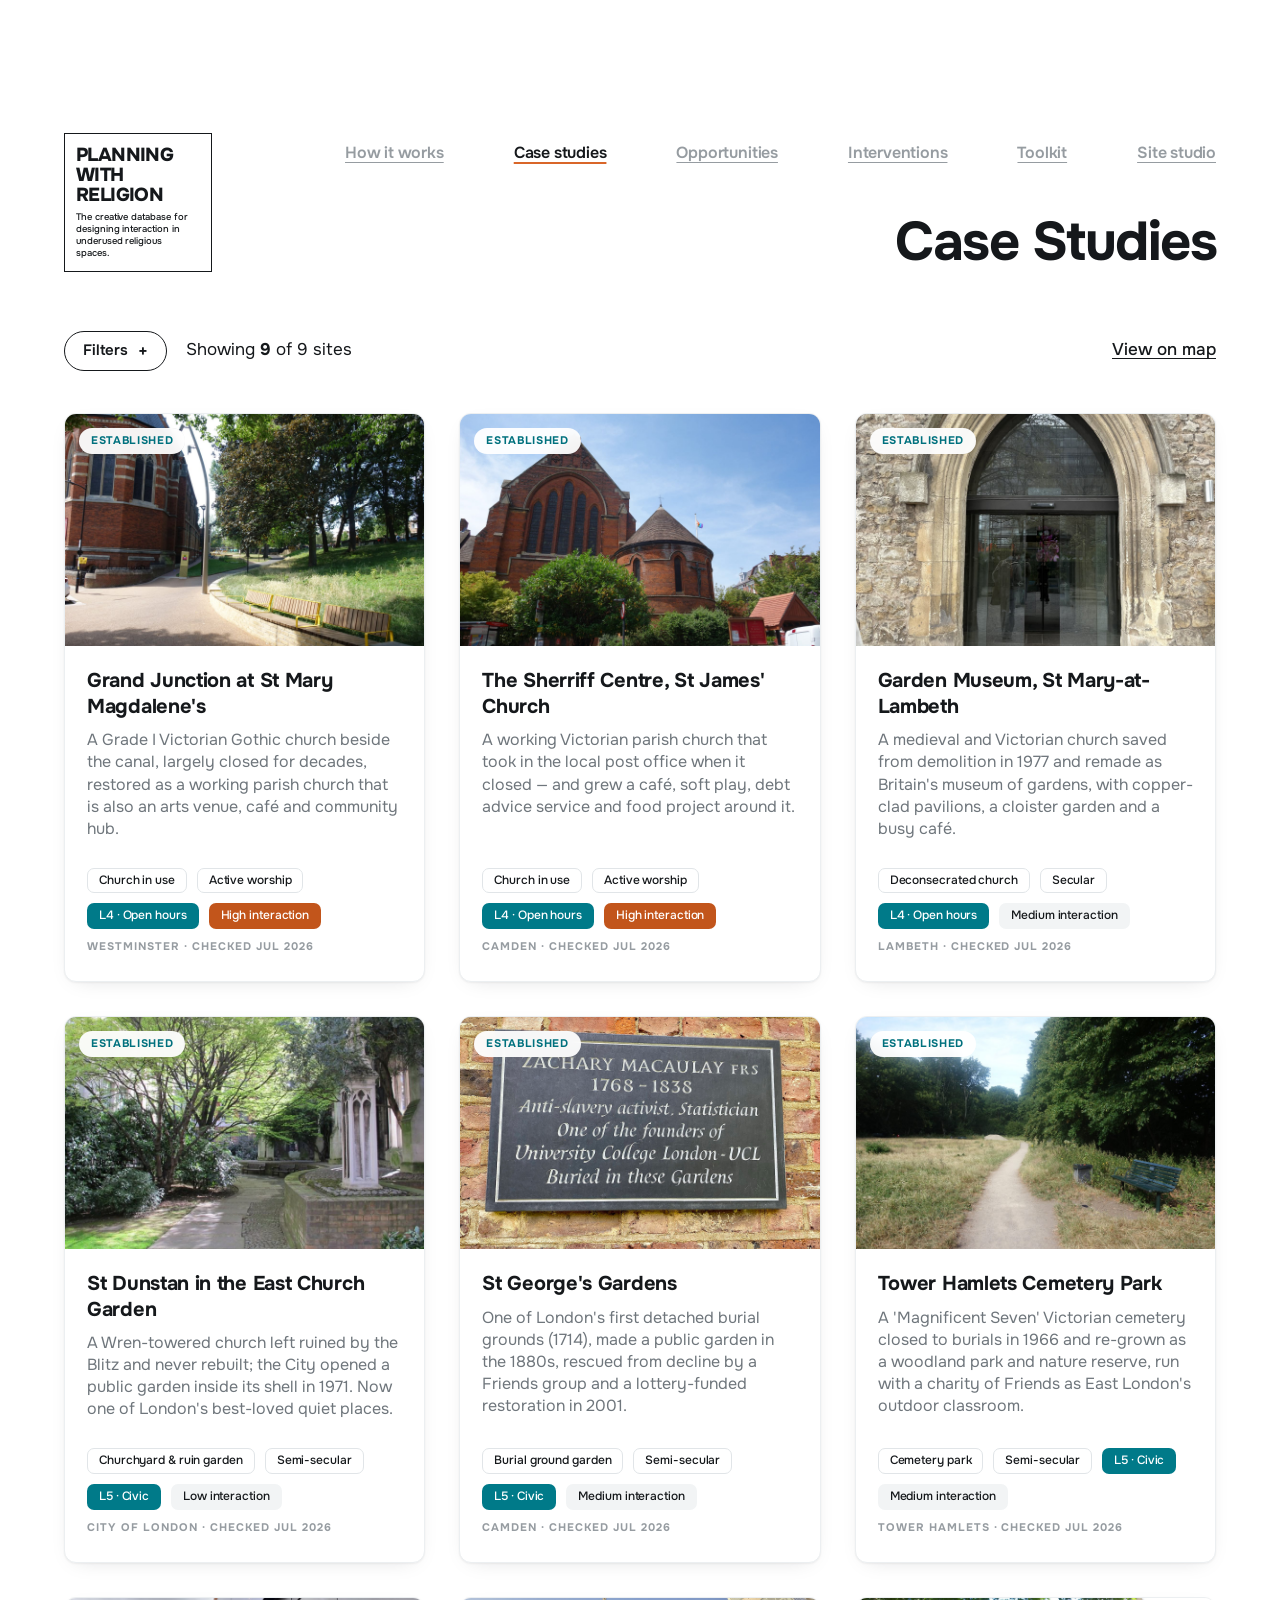
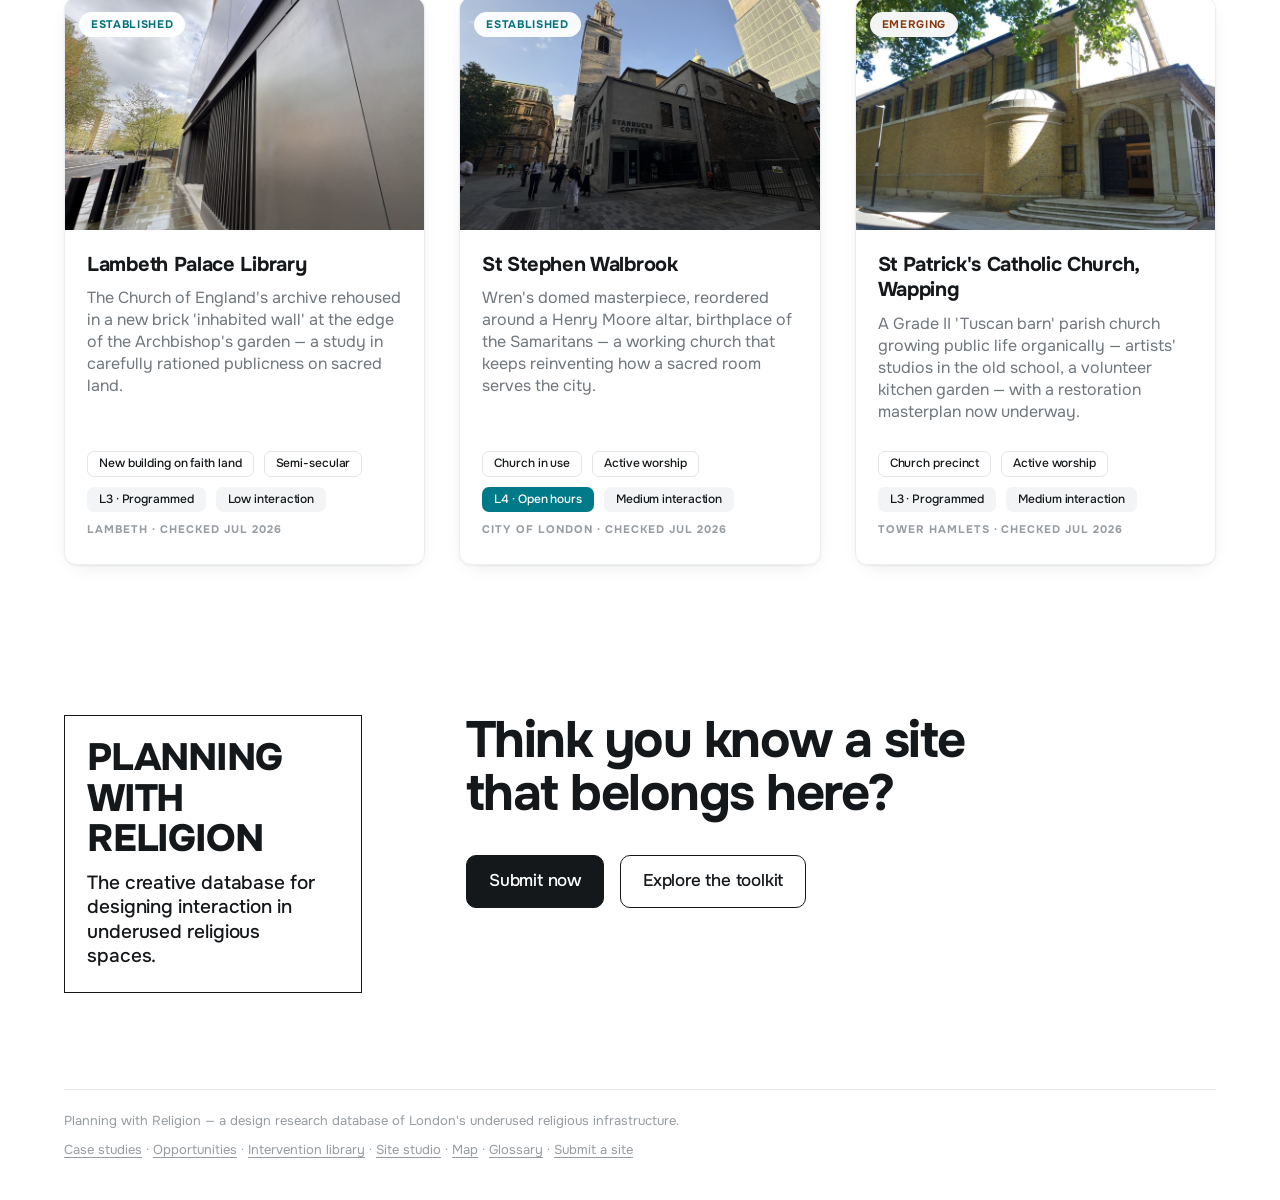
==== commit 5a90f7d6: "Centred home page" ====
--- a/case-studies.html
+++ b/case-studies.html
@@ -8,7 +8,7 @@
 <link rel="preconnect" href="https://fonts.googleapis.com">
 <link rel="preconnect" href="https://fonts.gstatic.com" crossorigin>
 <link href="https://fonts.googleapis.com/css2?family=Onest:wght@300;400;500;600;700;800&family=Inter:wght@400;500;600;700&display=swap" rel="stylesheet">
-<link rel="stylesheet" href="css/style.css?v=12">
+<link rel="stylesheet" href="css/style.css?v=15">
 </head>
 <body data-page="case-studies.html">
 
@@ -35,11 +35,11 @@
   </div>
 </main>
 
-<script src="js/data.js?v=12"></script>
-<script src="js/detail-data.js?v=12"></script>
-<script src="js/photos.js?v=12"></script>
-<script src="js/ui.js?v=12"></script>
-<script src="js/filters.js?v=12"></script>
+<script src="js/data.js?v=15"></script>
+<script src="js/detail-data.js?v=15"></script>
+<script src="js/photos.js?v=15"></script>
+<script src="js/ui.js?v=15"></script>
+<script src="js/filters.js?v=15"></script>
 <script>
 document.addEventListener("DOMContentLoaded", () => {
   createBrowse({
--- a/css/style.css
+++ b/css/style.css
@@ -136,11 +136,17 @@
 .rule-link:hover { color: var(--red); text-decoration-color: var(--red); }
 
 /* --------------------------------------------------- 5. the mark (boxed wordmark) */
+/* One design, drawn at different sizes. Everything is in em, and the box's
+   font-size is 1% of its width, so setting --mark-w scales the whole mark
+   in proportion: the same padding, the same type ratio and — with the fixed
+   line breaks in the tagline — the same four lines everywhere it appears. */
 .mark {
+  --mark-w: 148px;
   display: block;
-  width: 136px;
-  min-height: 128px;
-  padding: 11px 12px 12px;
+  width: var(--mark-w);
+  font-size: calc(var(--mark-w) / 100);
+  min-height: 90.3em;
+  padding: 7.4em 7.4em 8em;
   border: 1px solid currentColor;
   color: var(--ink);
   text-decoration: none;
@@ -152,19 +158,20 @@
 }
 .mark b {
   display: block;
-  font-size: 15px;
+  font-size: 12.75em;
   font-weight: 800;
-  line-height: 1.2;
-  letter-spacing: -.025em;
+  line-height: 1.06;
+  letter-spacing: -.032em;
   text-transform: uppercase;
 }
 .mark span {
   display: block;
-  margin-top: 5px;
-  font-size: 9.5px;
+  margin-top: .63em;
+  font-size: 6.38em;
   font-weight: 500;
-  line-height: 1.22;
+  line-height: 1.28;
   letter-spacing: -.005em;
+  white-space: nowrap;                      /* breaks come from the markup only */
 }
 .mark::after {                              /* colour wash on hover */
   content: "";
@@ -178,9 +185,7 @@
 a.mark:hover::after, a.mark:active::after, a.mark:focus-visible::after { transform: scaleY(1); }
 a.mark:hover, a.mark:active, a.mark:focus-visible { color: var(--ink); }
 
-.mark--lg { width: 298px; min-height: 269px; padding: 22px 22px 24px; }
-.mark--lg b { font-size: 38px; line-height: 1.06; letter-spacing: -.032em; }
-.mark--lg span { margin-top: 12px; font-size: 19px; line-height: 1.28; }
+.mark--lg { --mark-w: 298px; }
 
 .mark--inverse { color: #fff; }
 .mark--inverse::after { background: var(--cerulean); }
@@ -189,9 +194,7 @@
 a.mark.mark--inverse:focus-visible { color: #fff; }   /* stays white over the photo */
 
 @media (max-width: 640px) {
-  .mark--lg { width: 232px; min-height: 212px; padding: 16px; }
-  .mark--lg b { font-size: 29px; }
-  .mark--lg span { font-size: 15px; }
+  .mark--lg { --mark-w: 232px; }
 }
 
 /* --------------------------------------------------- 6. header */
@@ -205,10 +208,15 @@
 .site-nav {
   display: flex;
   flex: 1;
+  flex-wrap: wrap;
   justify-content: flex-end;
-  gap: 70px;
+  gap: 14px 70px;
+  min-width: 0;                             /* never push past the wrap's right edge */
   padding-top: 8px;
 }
+/* beside the large landing wordmark there is less room: tighter spacing, and the
+   links wrap onto a second line rather than running off the right of the page */
+.head-row--large .site-nav { column-gap: 40px; }
 .site-nav a {
   font-size: 1rem;
   font-weight: 600;
@@ -242,7 +250,7 @@
 .head-row--inverse .site-nav a:hover { color: var(--buff); text-decoration-color: var(--buff); }
 .head-row--inverse .nav-toggle { color: #fff; }
 
-@media (max-width: 1080px) { .site-nav { gap: 34px; } }
+@media (max-width: 1080px) { .site-nav, .head-row--large .site-nav { column-gap: 34px; } }
 @media (max-width: 900px) {
   :root { --head-top: 52px; }
   .site-nav {
@@ -592,7 +600,6 @@
   place-items: center;
   position: relative;
 }
-.splash .mark--lg { width: 285px; min-height: 271px; }
 .splash .mark--lg::after { transform: scaleY(1); background: var(--paper); }
 .scroll-cue {
   position: absolute; left: 50%; bottom: 46px; transform: translateX(-50%);
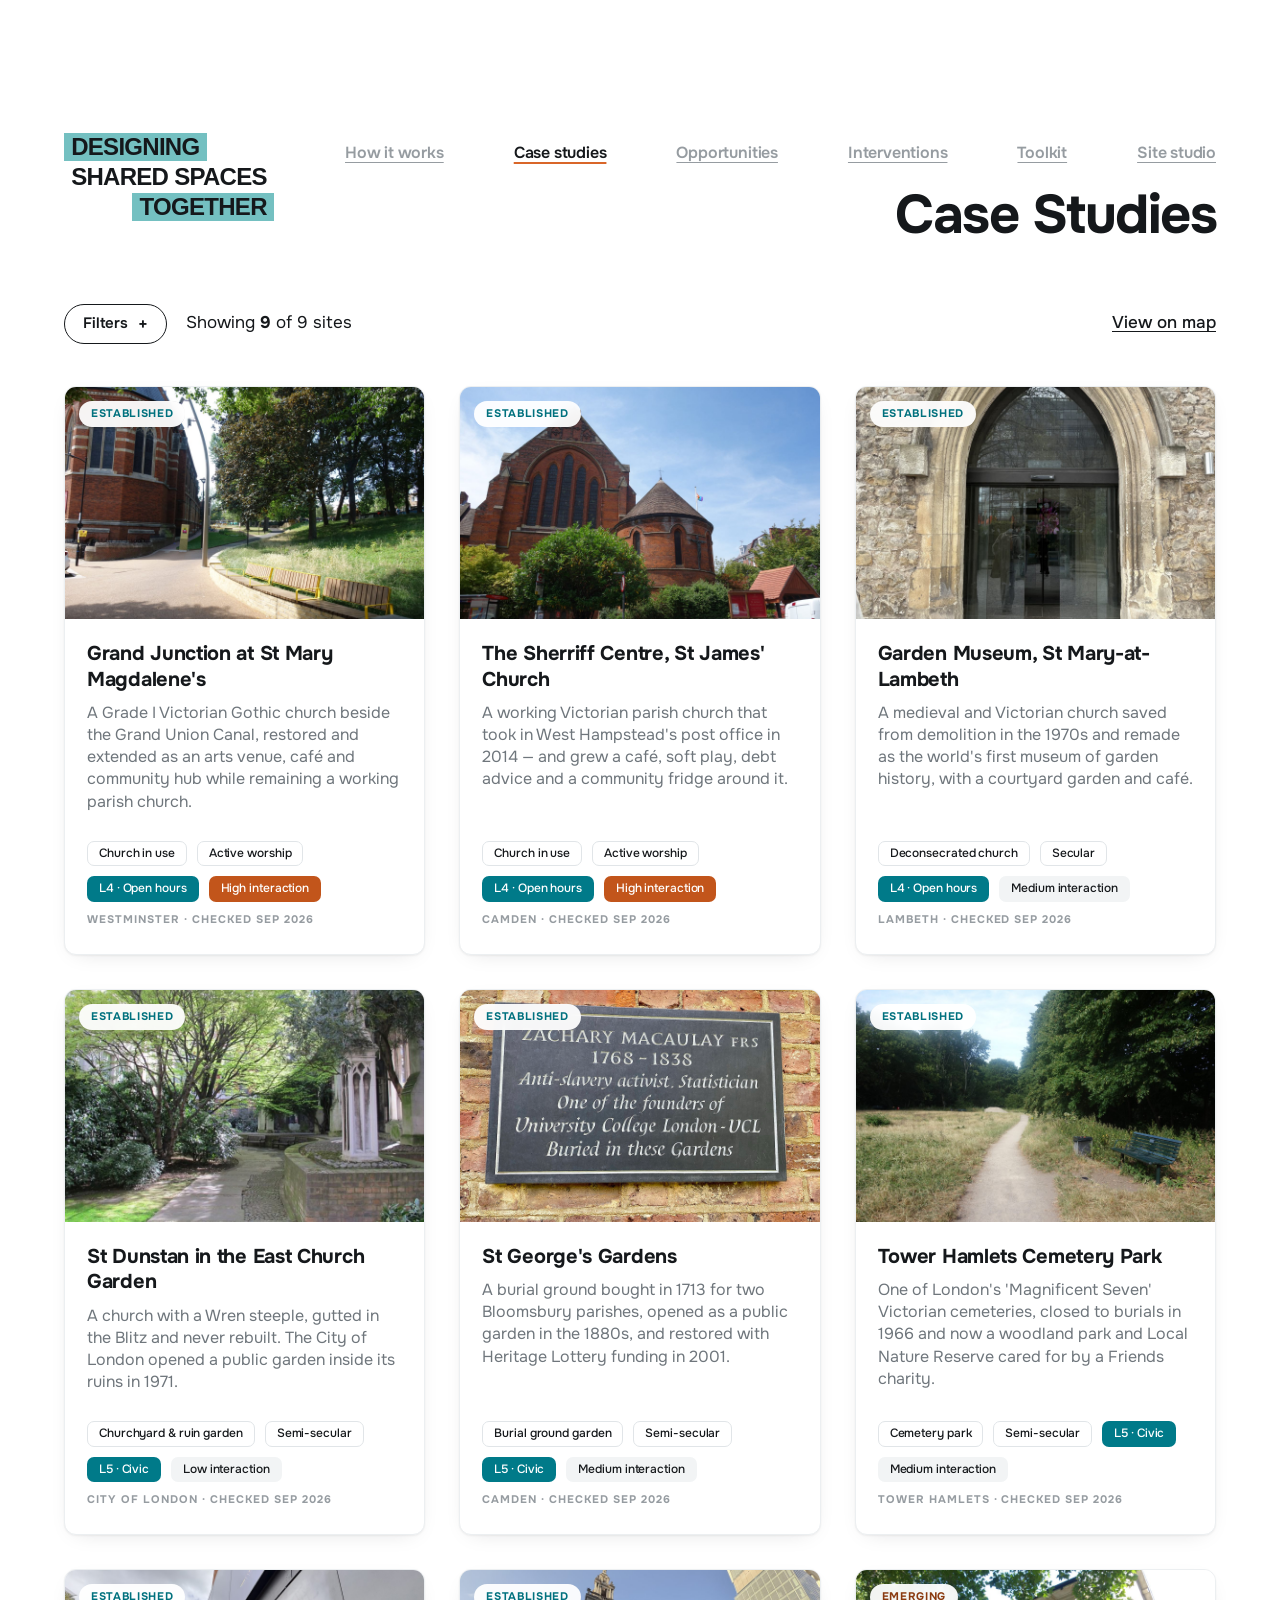
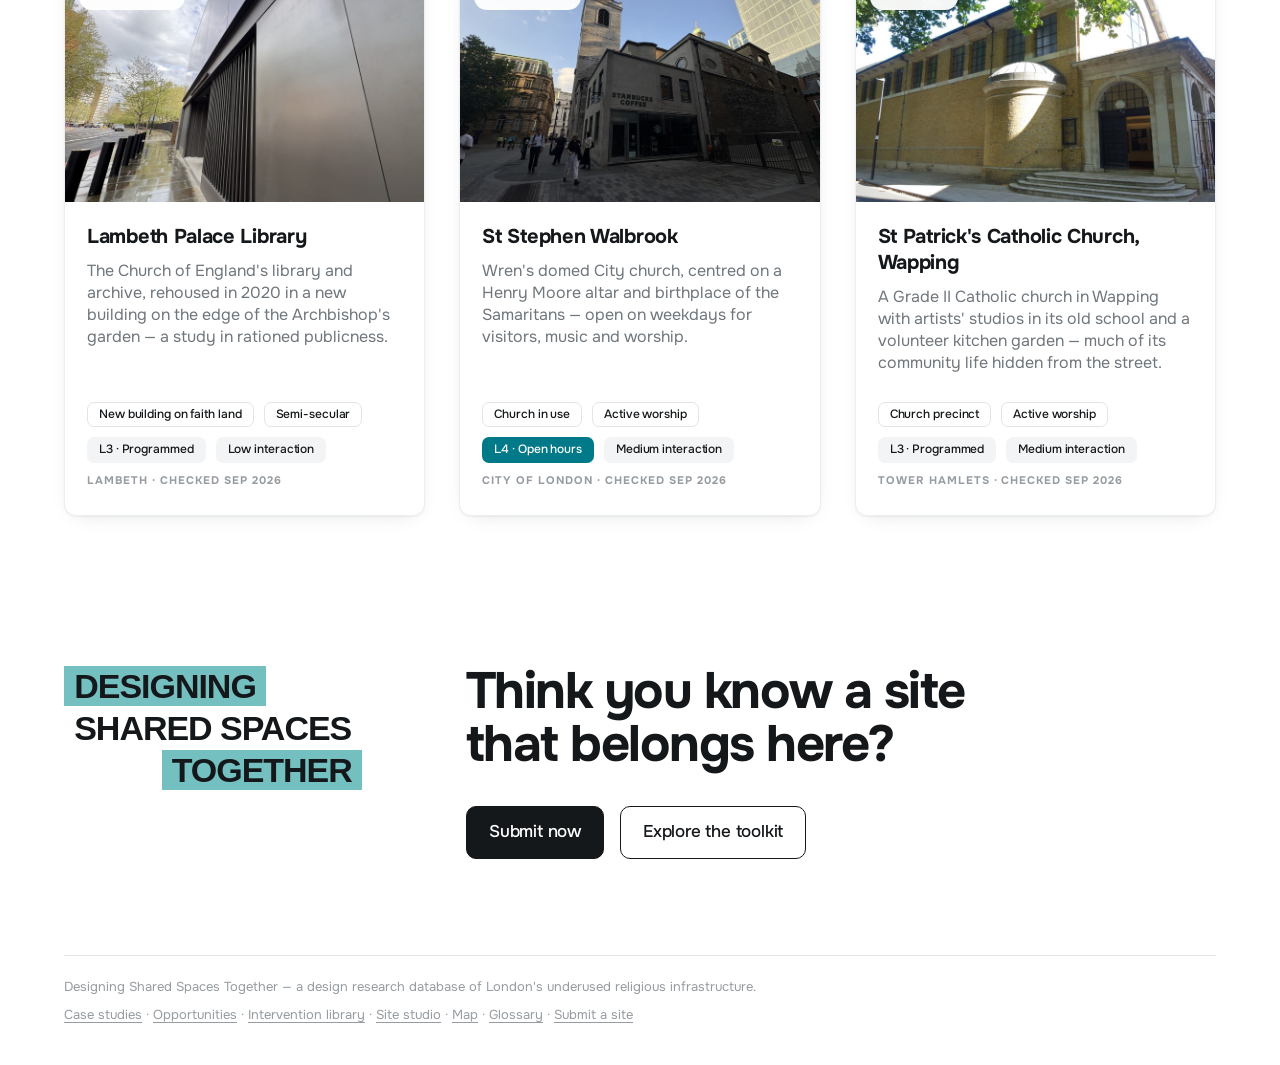
==== commit d8114d63: "Redesign landing page and rebrand as Designing Shared Spaces Together - New landing page: wordmark, " ====
--- a/case-studies.html
+++ b/case-studies.html
@@ -3,12 +3,15 @@
 <head>
 <meta charset="UTF-8">
 <meta name="viewport" content="width=device-width, initial-scale=1">
-<title>Case studies — Planning with Religion</title>
+<!-- tab icon embedded, so it shows instantly on every page without a fetch -->
+<link rel="icon" type="image/png" sizes="32x32" href="[data-uri]">
+<link rel="apple-touch-icon" href="apple-touch-icon.png">
+<title>Case studies — Designing Shared Spaces Together</title>
 <meta name="description" content="London sites where underused religious infrastructure has already become a place of interaction — filterable by borough, governance, publicness, scale and use.">
 <link rel="preconnect" href="https://fonts.googleapis.com">
 <link rel="preconnect" href="https://fonts.gstatic.com" crossorigin>
 <link href="https://fonts.googleapis.com/css2?family=Onest:wght@300;400;500;600;700;800&family=Inter:wght@400;500;600;700&display=swap" rel="stylesheet">
-<link rel="stylesheet" href="css/style.css?v=15">
+<link rel="stylesheet" href="css/style.css?v=88">
 </head>
 <body data-page="case-studies.html">
 
@@ -35,11 +38,11 @@
   </div>
 </main>
 
-<script src="js/data.js?v=15"></script>
-<script src="js/detail-data.js?v=15"></script>
-<script src="js/photos.js?v=15"></script>
-<script src="js/ui.js?v=15"></script>
-<script src="js/filters.js?v=15"></script>
+<script src="js/data.js?v=88"></script>
+<script src="js/detail-data.js?v=88"></script>
+<script src="js/photos.js?v=88"></script>
+<script src="js/ui.js?v=88"></script>
+<script src="js/filters.js?v=88"></script>
 <script>
 document.addEventListener("DOMContentLoaded", () => {
   createBrowse({
--- a/css/style.css
+++ b/css/style.css
@@ -1,5 +1,5 @@
 /* ==========================================================================
-   PLANNING WITH RELIGION
+   DESIGNING SHARED SPACES TOGETHER
    Design system — built to the Figma frames (1408px artboard).
 
    Layout, spacing and type sizes are transcribed from the Figma.
@@ -33,6 +33,8 @@
   --red:   var(--english-red);
   --green: var(--cerulean);
   --buff:  #F7C6A8;
+  --logo-teal:      #74C0C1;       /* the wordmark blocks */
+  --logo-teal-deep: #5EB1B2;
 
   /* deeper steps of each hue, for white text on colour. The brand values give
      only ~3.6:1 against white; these pass AA at small sizes. */
@@ -135,67 +137,34 @@
 }
 .rule-link:hover { color: var(--red); text-decoration-color: var(--red); }
 
-/* --------------------------------------------------- 5. the mark (boxed wordmark) */
-/* One design, drawn at different sizes. Everything is in em, and the box's
-   font-size is 1% of its width, so setting --mark-w scales the whole mark
-   in proportion: the same padding, the same type ratio and — with the fixed
-   line breaks in the tagline — the same four lines everywhere it appears. */
-.mark {
-  --mark-w: 148px;
-  display: block;
-  width: var(--mark-w);
-  font-size: calc(var(--mark-w) / 100);
-  min-height: 90.3em;
-  padding: 7.4em 7.4em 8em;
-  border: 1px solid currentColor;
+/* --------------------------------------------------- 5. the wordmark */
+/* DESIGNING / SHARED SPACES / TOGETHER — the first and last lines sit on teal
+   blocks, the last one right-aligned. Everything is in em, so --logo-size
+   scales the whole mark. */
+.logo {
+  --logo-size: 1.5rem;
+  display: inline-flex;
+  flex-direction: column;
+  align-items: flex-start;
+  flex: none;
+  font-family: "Helvetica Neue", Helvetica, Arial, sans-serif;   /* as drawn in the design */
+  font-size: var(--logo-size);
+  font-weight: 700;
+  line-height: 1.18;
+  letter-spacing: -.03em;
+  text-transform: uppercase;
   color: var(--ink);
   text-decoration: none;
-  flex: none;
-  position: relative;
-  overflow: hidden;
-  isolation: isolate;
-  transition: color .3s var(--ease);
-}
-.mark b {
-  display: block;
-  font-size: 12.75em;
-  font-weight: 800;
-  line-height: 1.06;
-  letter-spacing: -.032em;
-  text-transform: uppercase;
-}
-.mark span {
-  display: block;
-  margin-top: .63em;
-  font-size: 6.38em;
-  font-weight: 500;
-  line-height: 1.28;
-  letter-spacing: -.005em;
-  white-space: nowrap;                      /* breaks come from the markup only */
-}
-.mark::after {                              /* colour wash on hover */
-  content: "";
-  position: absolute; inset: 0;
-  background: var(--cerulean);
-  transform: scaleY(0);
-  transform-origin: bottom;
-  transition: transform .38s var(--ease);
-  z-index: -1;
-}
-a.mark:hover::after, a.mark:active::after, a.mark:focus-visible::after { transform: scaleY(1); }
-a.mark:hover, a.mark:active, a.mark:focus-visible { color: var(--ink); }
-
-.mark--lg { --mark-w: 298px; }
-
-.mark--inverse { color: #fff; }
-.mark--inverse::after { background: var(--cerulean); }
-a.mark.mark--inverse:hover,
-a.mark.mark--inverse:active,
-a.mark.mark--inverse:focus-visible { color: #fff; }   /* stays white over the photo */
-
-@media (max-width: 640px) {
-  .mark--lg { --mark-w: 232px; }
-}
+}
+.logo span { display: block; padding: 0 .3em; white-space: nowrap; }
+.logo span + span { margin-top: .06em; }
+.logo-l1, .logo-l3 { background: var(--logo-teal); color: var(--ink); transition: background .25s var(--ease); }
+.logo-l3 { align-self: flex-end; }
+a.logo:hover .logo-l1, a.logo:hover .logo-l3, a.logo:focus-visible .logo-l1, a.logo:focus-visible .logo-l3 { background: var(--logo-teal-deep); }
+.logo--lg { --logo-size: 2.125rem; }
+.logo--inverse { color: #fff; }                 /* over a photo: the middle line turns white */
+@media (max-width: 640px) { .logo--lg { --logo-size: 1.875rem; } }
+@media (max-width: 480px) { .logo { --logo-size: 1.25rem; } .head-row { gap: 16px; } }
 
 /* --------------------------------------------------- 6. header */
 .site-header { position: relative; z-index: 40; }
@@ -253,6 +222,7 @@
 @media (max-width: 1080px) { .site-nav, .head-row--large .site-nav { column-gap: 34px; } }
 @media (max-width: 900px) {
   :root { --head-top: 52px; }
+  .head-row { position: relative; }          /* the dropdown lines up under the Menu button */
   .site-nav {
     position: absolute; top: 100%; right: 0;
     flex-direction: column; gap: 14px;
@@ -271,12 +241,12 @@
 }
 
 /* --------------------------------------------------- 7. page head block */
-/* On the Figma the page title sits in the same horizontal band as the
-   wordmark box, its baseline level with the bottom of the box. */
+/* The page title sits beside the wordmark, just below the nav — tucked up
+   into the header band, with clear space under the links. */
 .page-head { position: relative; }
 .page-head .h-page { margin-top: 40px; }
 @media (min-width: 901px) {
-  .page-head .h-page { margin-top: -56px; }
+  .page-head .h-page { margin-top: -32px; }
 }
 
 .utility-row {
@@ -460,7 +430,7 @@
   border-top: 1px solid var(--ink);
   padding-top: 20px;
   display: grid;
-  grid-template-columns: repeat(auto-fit, minmax(212px, 1fr));
+  grid-template-columns: repeat(auto-fit, minmax(min(212px, 100%), 1fr));
   gap: 28px 34px;
   align-items: start;
 }
@@ -476,6 +446,18 @@
   text-decoration: underline; text-underline-offset: 3px;
 }
 .clear-filters:hover { color: var(--red); }
+
+/* "Show N sites" — only needed on phones, where the open panel pushes results far down */
+.rail-done { display: none; }
+@media (max-width: 760px) {
+  .rail-done {
+    display: block; grid-column: 1 / -1; position: sticky; bottom: 14px; z-index: 5;
+    width: 100%; padding: 13px 18px; border: 0; border-radius: 999px;
+    background: var(--ink); color: #fff; font-size: .9375rem; font-weight: 600; cursor: pointer;
+    box-shadow: var(--shadow);
+  }
+}
+.active-chips, [data-results] { scroll-margin-top: 20px; }
 
 .filter-group { padding: 0; }
 .filter-group > h3 { font-size: 1.0625rem; font-weight: 700; letter-spacing: -.015em; }
@@ -553,6 +535,14 @@
   align-items: center;
   margin-top: 96px;
 }
+/* short lines under the page title pointing each kind of reader to their way in;
+   the first split moves up to make room, so the photo stays on the first screen */
+.hiw-ways {
+  margin-top: 10px;
+  font-size: 1.0625rem; line-height: 1.45; text-align: right; color: var(--ink-soft);
+}
+.hiw-ways span { display: block; }   /* one description per line */
+.split--first { margin-top: 16px; }
 .split-copy { max-width: 500px; }
 .split--flip .split-copy { order: 2; margin-left: auto; }
 .split-copy .body-lg { margin-top: 20px; }
@@ -562,6 +552,8 @@
 .split-figure:hover img { transform: scale(1.04); }
 @media (max-width: 900px) {
   .split { grid-template-columns: 1fr; gap: 30px; margin-top: 60px; }
+  .split--first { margin-top: 16px; }
+  .hiw-ways { font-size: .9375rem; line-height: 1.45; }
   .split--flip .split-copy { order: 0; margin-left: 0; }
 }
 
@@ -593,23 +585,80 @@
 .colophon a { text-decoration: underline; text-underline-offset: 3px; }
 .colophon a:hover { color: var(--red); }
 
-/* --------------------------------------------------- 14. landing splash */
-.splash {
-  min-height: 100svh;
+/* --------------------------------------------------- 14. landing */
+/* The first screen: wordmark, menu and one line of purpose above a full-width
+   photograph. The photo's top-left corner is cut away as a tab that holds the
+   wordmark, with rounded inner corners where the cut meets the photo. */
+.landing {
+  --gut: clamp(10px, 1.1vw, 16px);   /* the margin round the photo: left, right and bottom */
+  --tab-w: 375px;          /* width of the cut-out holding the wordmark */
+  --tab-h: 50px;           /* how far the cut-out drops into the photo */
+  --head-h: 124px;         /* photo top on the right-hand side */
+  --r: 26px;               /* photo corner radius — the cut-out uses the same */
+  padding: 0 var(--gut);
+}
+.landing-head {
+  position: relative; z-index: 3;
   display: grid;
-  place-items: center;
+  grid-template-columns: var(--tab-w) minmax(0, 1fr);
+  grid-template-rows: auto 1fr;
+  height: var(--head-h);
+}
+.landing-logo { grid-row: 1 / span 2; padding: 30px 0 0 25px; }
+.landing-menu { grid-column: 2; position: relative; display: flex; padding: 26px 60px 0; }
+.landing-menu .site-nav { flex: 1; flex-wrap: nowrap; justify-content: space-between; gap: 0 24px; padding-top: 0; }
+.landing-menu .site-nav a { font-size: 1.0625rem; }
+.landing-tagline {
+  grid-column: 2;
+  padding: 13px 50px 0 21px;
+  font-size: 1.0625rem; line-height: 1.47; letter-spacing: -.005em; color: var(--ink);
+}
+.landing-hero {
   position: relative;
-}
-.splash .mark--lg::after { transform: scaleY(1); background: var(--paper); }
-.scroll-cue {
-  position: absolute; left: 50%; bottom: 46px; transform: translateX(-50%);
-  display: flex; flex-direction: column; align-items: center; gap: 10px;
-  font-size: .6875rem; letter-spacing: .18em; text-transform: uppercase; color: var(--muted-2);
-  text-decoration: none;
-}
-.scroll-cue:hover { color: var(--red); }
-.scroll-cue i { display: block; width: 1px; height: 34px; background: currentColor; animation: cue 2.4s var(--ease) infinite; transform-origin: top; }
-@keyframes cue { 0%,100% { transform: scaleY(.3); opacity: .35; } 50% { transform: scaleY(1); opacity: 1; } }
+  /* fills the rest of the screen, so the whole first view fits without scrolling */
+  height: max(420px, calc(100svh - var(--head-h) - var(--gut)));
+  margin-bottom: var(--gut);
+  /* the wordmark's cut-out is drawn by a clip path set in index.html,
+     from the photo's size, so the outline is one continuous curve */
+}
+/* the photo carries the rounded corners itself, so the box has no clipped edge
+   left to show as a hairline inside the cut-out */
+.landing-hero > img { position: absolute; inset: 0; width: 100%; height: 100%; object-fit: cover; object-position: 50% 39%; border-radius: var(--r); background: var(--ink-wash); }   /* crop 39% from the top, 61% from the bottom: the chairs stay in, with more of the screen above */
+
+@media (max-width: 1199px) {
+  .landing { --tab-w: 320px; }
+  .landing-logo { padding: 28px 0 0 20px; }
+  .landing-logo .logo--lg { --logo-size: 1.875rem; }
+  .landing-menu { padding: 26px 32px 0 36px; }
+  .landing-menu .site-nav a, .landing-tagline { font-size: 1rem; }
+  .landing-tagline { padding: 11px 32px 0 16px; }
+}
+/* small laptops and tablets in landscape: the six links no longer fit on one
+   line, so they fold into the Menu button while the cut-out layout stays */
+@media (min-width: 901px) and (max-width: 1099px) {
+  .landing-menu { justify-content: flex-end; padding-top: 22px; }
+  .landing-menu .nav-toggle { display: block; }
+  .landing-menu .site-nav {
+    position: absolute; top: calc(100% + 6px); right: 32px; z-index: 10;
+    display: none; flex: none; flex-direction: column; justify-content: flex-start; gap: 14px;
+    padding: 20px 26px; text-align: right;
+    background: var(--paper-pure); border: 1px solid var(--hair); border-radius: var(--radius); box-shadow: var(--shadow);
+  }
+  .landing-menu .site-nav.open { display: flex; }
+  .landing-tagline { padding-top: 8px; }
+}
+/* phones and small tablets: wordmark and Menu on one row, the line of
+   purpose below, then the photo with plain rounded corners */
+@media (max-width: 900px) {
+  .landing-head { grid-template-columns: minmax(0, 1fr) auto; grid-template-rows: auto auto; height: auto; padding-top: 28px; }
+  .landing-logo { grid-row: auto; padding: 0; }
+  .landing-logo .logo--lg { --logo-size: 1.625rem; }
+  .landing-menu { padding: 0; align-items: flex-start; }
+  .landing-menu .site-nav { flex: none; gap: 14px; padding: 20px 26px; justify-content: flex-start; }   /* back to the dropdown */
+  .landing-tagline { grid-column: 1 / -1; padding: 20px 0 22px; }
+  .landing-hero { --r: 20px; height: auto; aspect-ratio: 3 / 2; }   /* phones: the whole photo, it already fits */
+}
+@media (max-width: 480px) { .landing-logo .logo--lg { --logo-size: 1.375rem; } }
 
 /* --------------------------------------------------- 15. narrative page */
 .narrative { padding-top: 40px; }
@@ -625,24 +674,9 @@
 .statement--red   { color: var(--red); }
 .statement--green { color: var(--green-ink); }
 .statement--buff  { color: var(--buff-ink); }
-/* the hand-drawn skyline is part of the masthead: it rises beside the wordmark
-   box, its ground line level with the box's bottom edge, with the "London"
-   title standing in the sky on the right.
-   image ratio 2373 x 525 → height = width x .2212; the negative margin lifts
-   the drawing so its baseline meets the box bottom (header 133px top + 271px
-   box, minus the narrative's 40px padding). */
-.skyline-band {
-  position: relative;
-  padding-left: 336px;                      /* clears the 298px box + gap */
-  margin-top: calc(-40px - (min(var(--wrap), 100vw - 96px) - 336px) * .2212);
-  pointer-events: none;
-}
-.skyline-band img {
-  width: 100%;
-  height: auto;
-  mix-blend-mode: multiply;
-}
-.skyline-cap { position: absolute; right: 0; top: 0; text-align: right; }
+/* the "London" title opens the narrative below the landing photograph */
+.skyline-band { margin-top: clamp(24px, 5vw, 72px); }
+.skyline-cap { text-align: right; }
 .skyline-cap b {
   display: block;
   font-size: clamp(2.375rem, 4.26vw, 3.75rem);
@@ -657,10 +691,7 @@
   letter-spacing: -.015em;
   color: var(--ink-soft);
 }
-@media (max-width: 900px) {
-  .skyline-band { margin-top: 48px; padding-left: 0; }
-  .skyline-cap { position: static; margin-bottom: 20px; }
-}
+@media (max-width: 900px) { .skyline-band { margin-top: 32px; } }
 
 .narrative-row { margin-top: clamp(80px, 14vw, 200px); }
 .narrative-row:first-child { margin-top: clamp(110px, 25vw, 360px); }
@@ -686,8 +717,8 @@
 
 .detail-hero {
   position: relative;
-  margin: 100px 64px 0;
-  min-height: 852px;
+  min-height: 100vh;
+  min-height: 100svh;
   overflow: hidden;
   display: flex;
   flex-direction: column;
@@ -705,21 +736,6 @@
 .hero-title h1 { font-size: 2rem; font-weight: 700; letter-spacing: -.025em; line-height: 1.1; text-align: right; }
 .hero-title .addr { margin-top: 3px; font-size: 1.25rem; line-height: 1.2; text-align: right; color: rgba(255,255,255,.95); }
 
-/* the annotated boxes, placed as % of the hero exactly as drawn */
-.hero-annos { position: absolute; inset: 0; z-index: 1; pointer-events: none; }
-.anno {
-  position: absolute; pointer-events: auto;
-  border: 1px solid rgba(255,255,255,.92);
-  display: grid; place-items: center;
-  font-size: .8125rem; font-weight: 500; letter-spacing: -.005em; line-height: 1.1;
-  color: #fff; text-align: center; padding: 2px 6px;
-  transition: background .3s var(--ease), border-color .3s var(--ease);
-}
-.anno:hover { background: rgba(255,255,255,.16); border-color: #fff; }
-.anno[data-kind="green"]:hover { background: rgba(0,147,165,.55); }
-.anno[data-kind="buff"]:hover  { background: rgba(247,198,168,.55); color: var(--buff-text); }
-.anno[data-kind="red"]:hover   { background: rgba(217,102,41,.5); }
-
 .hero-tags { margin-top: auto; padding: 40px 0 47px; position: relative; z-index: 2; }
 .hero-tags h2 { font-size: 1.875rem; font-weight: 700; letter-spacing: -.025em; line-height: 1; margin-bottom: 21px; }
 .tag-groups { display: grid; grid-template-columns: 378px 540px; column-gap: 16px; }
@@ -733,13 +749,7 @@
 }
 @media (max-width: 1000px) { .tag-groups { grid-template-columns: 1fr; row-gap: 22px; } }
 
-/* on narrow screens the boxes can't sit on the photo, so they become a list */
-.anno-list { display: none; position: relative; z-index: 2; }
-.anno-list h3 { font-size: .9375rem; font-weight: 400; color: rgba(255,255,255,.85); margin-bottom: 12px; }
 @media (max-width: 760px) {
-  .detail-hero { margin: 60px 12px 0; min-height: 560px; }
-  .hero-annos { display: none; }
-  .anno-list { display: block; margin-top: 40px; }
   .detail-hero .wrap, .detail-hero .d-wrap { width: min(var(--wrap), 100% - 40px); }
   .tag-pill { min-width: 0; }
 }
@@ -814,7 +824,10 @@
   .ov-map { margin: 22px 0 0; min-height: 260px; }
   .ov-links { padding-top: 18px; }
 }
-@media (max-width: 520px) { .ov-axes { grid-template-columns: 1fr; row-gap: 20px; } }
+@media (max-width: 520px) {
+  .ov-axes { grid-template-columns: 1fr; row-gap: 20px; }
+  .link-pill { height: auto; min-height: 26px; padding: 5px 18px; white-space: normal; line-height: 1.25; }
+}
 
 /* ---- gallery */
 .gallery { display: grid; grid-template-columns: 1fr 1fr; gap: 34px; }
@@ -823,15 +836,13 @@
 .gallery figure:hover img { transform: scale(1.04); }
 @media (max-width: 760px) { .gallery { grid-template-columns: 1fr; gap: 18px; } }
 
-/* ---- the middle band: photo + process | uses, timetable, context + site analysis */
+/* ---- the middle band: photo + process | uses, timetable, context */
 .detail-cols { display: grid; grid-template-columns: 466px minmax(0, 1fr); gap: 42px; align-items: stretch; margin-top: 31px; }
 .col-left, .col-right { display: flex; flex-direction: column; min-width: 0; }
 .col-left { gap: 40px; }
 .col-right { gap: 28px; }
 .col-left .proc { flex: 1; }
-.col-right .duo { flex: 1; display: grid; grid-template-columns: 1fr 1fr; gap: 21px; }
 @media (max-width: 980px) { .detail-cols { grid-template-columns: 1fr; } }
-@media (max-width: 560px) { .col-right .duo { grid-template-columns: 1fr; } }
 
 .fig-3 { position: relative; margin: 0; border-radius: var(--radius-lg); overflow: hidden; aspect-ratio: 466/310; background: var(--ink-wash); }
 .fig-3 img { width: 100%; height: 100%; object-fit: cover; }
@@ -853,7 +864,7 @@
 
 .uses { padding: 24px 24px 22px 25px; }
 .uses-rows { margin-top: 12px; display: grid; gap: 12px; }
-.uses-row { display: flex; gap: 13px; }
+.uses-row { display: flex; flex-wrap: wrap; gap: 13px; }   /* rows are sized for the full panel; wrap when it is narrower */
 .uses-row .use-pill { flex: 1 1 0; min-width: max-content; }
 .uses-row.is-single .use-pill { flex: 0 0 auto; }
 .use-pill {
@@ -865,7 +876,12 @@
   transition: transform .2s var(--ease), border-color .2s var(--ease), background .2s var(--ease);
 }
 .use-pill:hover { transform: translateY(-2px); border-color: var(--buff); background: var(--buff); color: var(--buff-text); }
-@media (max-width: 700px) { .uses-row { flex-wrap: wrap; } .uses-row .use-pill { min-width: 0; } }
+@media (max-width: 700px) {
+  .uses-row { flex-wrap: wrap; }
+  .uses-row .use-pill { flex: 0 1 auto; min-width: 0; max-width: 100%; }
+  /* long names like "Educational and wellbeing classes" wrap rather than run off the screen */
+  .use-pill { height: auto; min-height: 40px; padding: 8px 20px; border-radius: 20px; white-space: normal; text-align: center; line-height: 1.2; }
+}
 
 .timetable { margin-top: 10px; overflow-x: auto; }
 .timetable table { width: 100%; min-width: 560px; border-collapse: collapse; table-layout: fixed; }
@@ -881,22 +897,16 @@
 .tt-bar--accent { background: var(--buff); border-color: var(--buff); color: var(--buff-text); }
 .tt-bar--quiet { background: transparent; border-style: dashed; color: var(--muted-2); }
 
-.ctx { padding: 0; overflow: hidden; display: flex; flex-direction: column; }
-.ctx-fig { margin: 0; aspect-ratio: 327/218; background: var(--ink-wash); flex: none; }
+.ctx { flex: 1; padding: 0; overflow: hidden; display: grid; grid-template-columns: 1fr 1fr; }
+.ctx-fig { margin: 0; min-height: 218px; background: var(--ink-wash); }
+@media (max-width: 560px) { .ctx { grid-template-columns: 1fr; } .ctx-fig { aspect-ratio: 327/218; min-height: 0; } }
 .ctx-fig img { width: 100%; height: 100%; object-fit: cover; }
 .ctx-body { padding: 17px 22px 26px; }
 .ctx-body p { margin-top: 50px; font-size: .78rem; line-height: 1.4; color: var(--ink); }
-.sa { padding: 22px 22px 24px; display: flex; flex-direction: column; }
-.sa-svg { width: 100%; height: auto; margin-top: 20px; display: block; }
-.sa-lbl { font-size: 9.5px; font-weight: 600; fill: var(--ink); }
-.sa-key { margin-top: 16px; display: grid; gap: 6px; font-size: .75rem; color: var(--ink-soft); }
-.sa-key li { display: flex; align-items: center; gap: 8px; }
-.sa-key i { width: 16px; height: 11px; border: 1.2px solid; border-radius: 2px; flex: none; }
-.sa-empty { margin-top: 16px; font-size: .8125rem; color: var(--muted); }
 
 /* ---- the two analysis tables */
 .analysis { display: grid; grid-template-columns: minmax(0, 1fr) 293px; gap: 22px; margin-top: 20px; }
-@media (max-width: 900px) { .analysis { grid-template-columns: 1fr; } }
+@media (max-width: 900px) { .analysis { grid-template-columns: minmax(0, 1fr); } }
 .analysis table { width: 100%; border-collapse: collapse; }
 .analysis th { text-align: left; font-size: 1.0625rem; font-weight: 700; letter-spacing: -.015em; padding-bottom: 10px; }
 .analysis td { padding: 7px 14px 7px 0; vertical-align: middle; font-size: .78rem; }
@@ -907,7 +917,16 @@
 .analysis-notes h4 { font-size: 1.0625rem; font-weight: 700; margin-bottom: 14px; }
 .analysis-notes p { font-size: .78rem; line-height: 1.4; color: var(--ink); }
 @media (max-width: 900px) { .analysis-notes { border-left: 0; border-top: 1px solid rgba(21,24,27,.16); padding-left: 0; padding-top: 20px; } }
-@media (max-width: 700px) { .analysis td:first-child, .analysis td:nth-child(2) { width: auto; white-space: normal; } }
+/* on phones a three-column table can't fit, so each row stacks:
+   dimension and rating on one line, the reason beneath */
+@media (max-width: 700px) {
+  .analysis thead { display: none; }
+  .analysis table, .analysis tbody { display: block; }
+  .analysis tr { display: grid; grid-template-columns: minmax(0, 1fr) auto; align-items: center; gap: 6px 12px; padding: 10px 0; border-bottom: 1px solid rgba(21,24,27,.1); }
+  .analysis td { padding: 0; }
+  .analysis td:first-child, .analysis td:nth-child(2) { width: auto; white-space: normal; }
+  .analysis td:last-child { grid-column: 1 / -1; }
+}
 .overall-row { display: flex; align-items: center; justify-content: center; gap: 26px; margin-top: 14px; }
 .overall-row .lbl { font-size: 1rem; font-weight: 500; }
 .overall-row .rate { min-width: 148px; }
@@ -924,29 +943,36 @@
 .bar + .bar { margin-top: 12px; }
 .bar--green { background: var(--green); }
 .bar--red { background: var(--red); }
-.quad-card { flex: 1; padding: 0; position: relative; min-height: 505px; }   /* the photo beside it sets the row height */
-.quadrant { position: absolute; inset: 0; }
-.quad-plot { position: absolute; inset: 34px 47px 69px 61px; border-left: 1.5px solid var(--ink); border-bottom: 1.5px solid var(--ink); }
-.quad-plot::before { content: ""; position: absolute; left: 0; right: 0; top: 50%; height: 1px; background: repeating-linear-gradient(to right, var(--hair) 0 4px, transparent 4px 8px); }
-.quad-plot::after  { content: ""; position: absolute; top: 0; bottom: 0; left: 50%; width: 1px; background: repeating-linear-gradient(to bottom, var(--hair) 0 4px, transparent 4px 8px); }
-.q-arr { position: absolute; width: 8px; height: 8px; border: solid var(--ink); border-width: 1.5px 1.5px 0 0; }
-.q-arr--y { left: -5.5px; top: -1px; transform: rotate(-45deg); }
-.q-arr--x { right: -1px; bottom: -5.5px; transform: rotate(45deg); }
-.quad-label { position: absolute; font-size: .875rem; color: var(--ink-soft); }
-.quad-label.tl { left: 16px; top: 13px; }
-.quad-label.tr { right: 1px; top: 13px; }
-.quad-label.bl { left: 16px; bottom: 12px; }
-.quad-label.br { right: 1px; bottom: 12px; }
+.quad-card { flex: 1; padding: 26px 28px 24px; display: flex; min-height: 505px; }
+
+/* the site-visit graph: two axes crossing at the centre */
+.sv-graph { flex: 1; display: flex; flex-direction: column; min-width: 0; }
+.sv-plot { position: relative; flex: 1; min-height: 330px; margin: 6px 6px 0; }
+.sv-axis { position: absolute; background: var(--ink); }
+.sv-axis--y { left: 50%; top: 0; bottom: 0; width: 1.5px; transform: translateX(-50%); }
+.sv-axis--x { top: 50%; left: 0; right: 0; height: 1.5px; transform: translateY(-50%); }
+.sv-axis::after { content: ""; position: absolute; width: 8px; height: 8px; border: solid var(--ink); border-width: 1.5px 1.5px 0 0; }
+.sv-axis--y::after { left: 50%; top: -1px; transform: translateX(-50%) rotate(-45deg); }
+.sv-axis--x::after { right: -1px; top: 50%; transform: translateY(-50%) rotate(45deg); }
+.sv-title { position: absolute; font-size: .9375rem; font-weight: 700; line-height: 1.2; }
+.sv-title--y { top: 0; right: calc(50% + 14px); max-width: min(150px, calc(50% - 14px)); text-align: right; }
+.sv-title--x { top: calc(50% + 12px); right: 0; max-width: min(190px, calc(50% - 12px)); text-align: right; }   /* never across the vertical axis */
+.sv-note { margin-top: 10px; font-size: .8125rem; color: var(--muted); text-align: center; }
+.sv-questions { display: grid; grid-template-columns: 1fr 1fr; gap: 18px 28px; margin-top: 22px; padding-top: 18px; border-top: 1px solid var(--hair); }
+.sv-questions h5 { font-size: .875rem; font-weight: 700; line-height: 1.25; margin-bottom: 8px; }
+.sv-questions ul { display: grid; gap: 5px; font-size: .8125rem; line-height: 1.35; color: var(--ink-soft); }
+@media (max-width: 560px) {
+  .sv-questions { grid-template-columns: 1fr; }
+  .quad-card { padding: 20px 18px; }
+  .sv-plot { min-height: 400px; }          /* taller, so wrapped axis titles clear the dots */
+  .sv-title { font-size: .8125rem; }
+}
+
 .quad-dot {
   position: absolute; width: 11px; height: 11px; border-radius: 999px;
   background: var(--red); transform: translate(-50%, 50%);
   box-shadow: 0 0 0 5px rgba(217,102,41,.16);
 }
-.axis-caption { position: absolute; font-size: .9375rem; font-weight: 700; }
-.axis-caption.x-lo { left: 64px; bottom: 26px; }
-.axis-caption.x-hi { right: 43px; bottom: 26px; }
-.axis-caption.y-lo { left: 30px; bottom: 75px; writing-mode: vertical-rl; transform: rotate(180deg); }
-.axis-caption.y-hi { left: 30px; top: 34px; writing-mode: vertical-rl; transform: rotate(180deg); }
 .charts-fig { position: relative; margin: 0; border-radius: var(--radius-lg); overflow: hidden; background: var(--ink-wash); min-height: 690px; }
 /* absolute, so the photo fills the row instead of setting its height */
 .charts-fig img { position: absolute; inset: 0; width: 100%; height: 100%; object-fit: cover; }
@@ -1324,6 +1350,10 @@
   .map-panel { top: auto; left: 10px; right: 10px; bottom: 10px; width: auto; max-height: 62%; }
   .map-panel img { height: 120px; }
   .map-hint { top: 10px; right: 10px; }
+  /* a one-line legend, so it covers less of a narrow map */
+  .opp-legend { left: 10px; bottom: 10px; padding: 8px 12px; display: flex; flex-wrap: wrap; align-items: center; gap: 4px 12px; }
+  .opp-legend b { width: 100%; margin-bottom: 0; }
+  .opp-legend div { margin-top: 0; gap: 6px; }
 }
 
 /* --------------------------------------------------- photo captions
@@ -1340,3 +1370,8 @@
 @media (max-width: 560px) {
   .gallery figure figcaption, .fig-3 figcaption { font-size: 12.5px; padding: 24px 12px 10px; }
 }
+
+/* iOS zooms the page in on any field set below 16px; on phones every field is 16px */
+@media (max-width: 760px) {
+  input:not([type="checkbox"]):not([type="radio"]):not([type="range"]), select, textarea { font-size: 16px !important; }
+}
